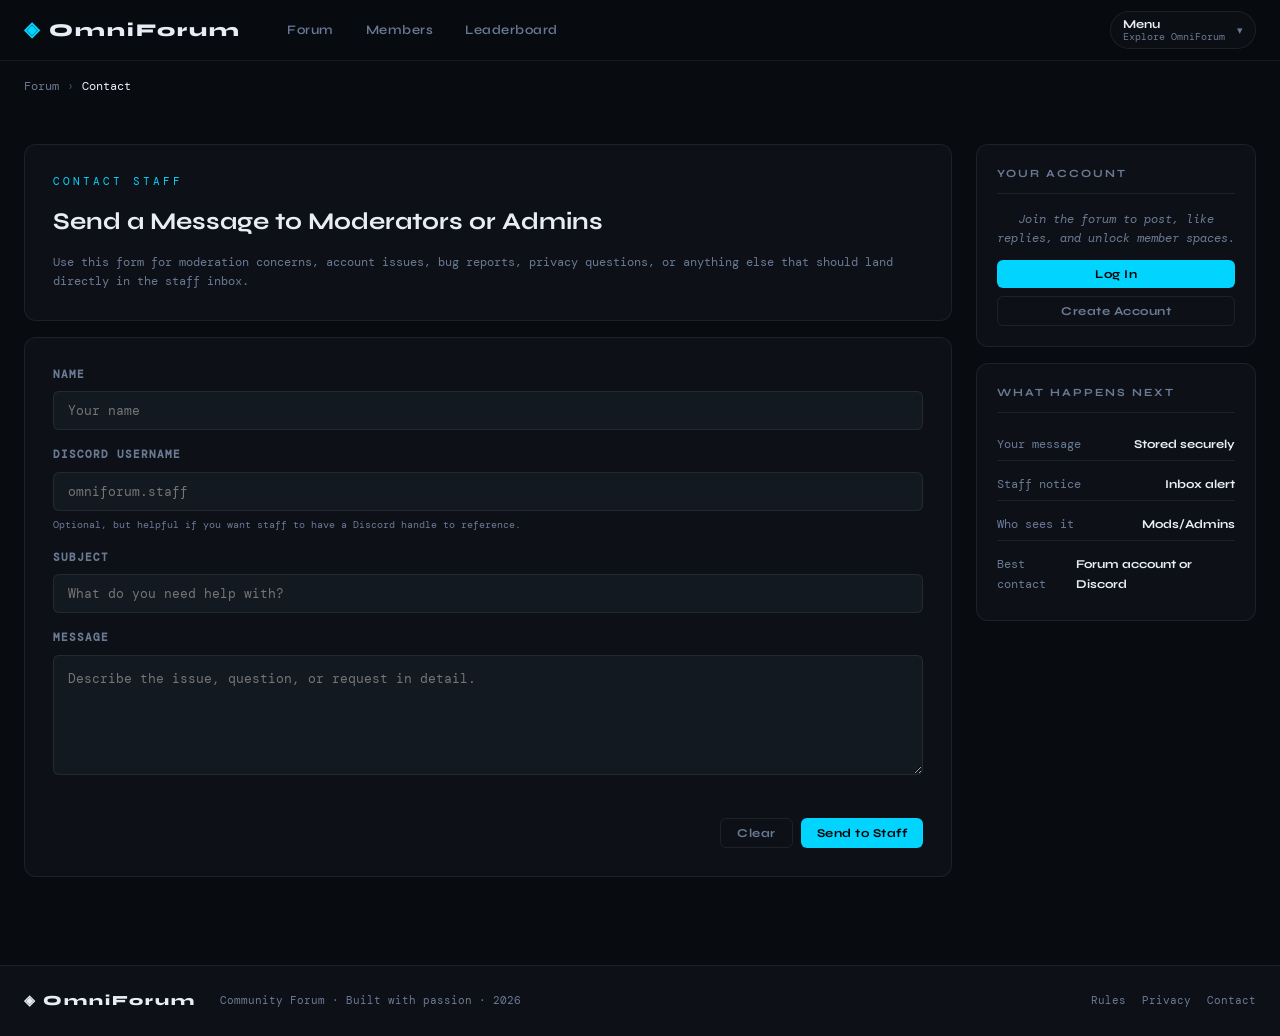
==== pages/contact.html @ 3bc81e03 "Repository Upload" ====
<!DOCTYPE html>
<html lang="en">
<head>
<meta charset="UTF-8">
<meta name="viewport" content="width=device-width, initial-scale=1.0">
<title>OmniForum — Contact</title>
<link rel="stylesheet" href="../css/main.css">
<link href="https://fonts.googleapis.com/css2?family=Syne:wght@400;600;700;800&family=DM+Mono:ital,wght@0,300;0,400;0,500;1,300&family=Instrument+Serif:ital@0;1&display=swap" rel="stylesheet">
</head>
<body>
<div id="app">
<nav class="navbar">
  <div class="nav-inner">
    <a href="../index.html" class="logo"><span class="logo-mark">◈</span><span class="logo-text">OmniForum</span></a>
    <div class="nav-links">
      <a href="../index.html" class="nav-link">Forum</a>
      <a href="members.html" class="nav-link">Members</a>
      <a href="leaderboard.html" class="nav-link">Leaderboard</a>
    </div>
    <div class="nav-actions" id="navActions"></div>
  </div>
</nav>

<div class="breadcrumb">
  <a href="../index.html">Forum</a>
  <span class="breadcrumb-sep">›</span>
  <span class="breadcrumb-current">Contact</span>
</div>

<main class="page-main">
  <div class="main-col">
    <div class="page-section legal-hero">
      <p class="hero-eyebrow">Contact Staff</p>
      <h1 class="thread-title">Send a Message to Moderators or Admins</h1>
      <p class="muted-copy">Use this form for moderation concerns, account issues, bug reports, privacy questions, or anything else that should land directly in the staff inbox.</p>
    </div>

    <div class="page-section contact-card">
      <div class="form-error" id="contactError"></div>
      <div class="form-success" id="contactSuccess"></div>
      <form id="contactForm" onsubmit="event.preventDefault(); submitContactForm();">
        <div class="form-group">
          <label class="form-label">Name</label>
          <input class="form-input" id="contactName" maxlength="80" placeholder="Your name">
        </div>
        <div class="form-group">
          <label class="form-label">Discord Username</label>
          <input class="form-input" id="contactDiscord" maxlength="64" placeholder="omniforum.staff">
          <div class="form-hint">Optional, but helpful if you want staff to have a Discord handle to reference.</div>
        </div>
        <div class="form-group">
          <label class="form-label">Subject</label>
          <input class="form-input" id="contactSubject" maxlength="120" placeholder="What do you need help with?">
        </div>
        <div class="form-group">
          <label class="form-label">Message</label>
          <textarea class="form-textarea" id="contactMessage" placeholder="Describe the issue, question, or request in detail."></textarea>
        </div>
        <div class="form-actions">
          <button class="btn btn-ghost" type="reset">Clear</button>
          <button class="btn btn-primary" type="submit">Send to Staff</button>
        </div>
      </form>
    </div>
  </div>

  <aside class="sidebar">
    <div class="sidebar-section">
      <h3 class="sidebar-title">Your Account</h3>
      <div id="sidebarUser" class="sidebar-user-panel"></div>
    </div>
    <div class="sidebar-section">
      <h3 class="sidebar-title">What Happens Next</h3>
      <ul class="sidebar-stats">
        <li><span>Your message</span><strong>Stored securely</strong></li>
        <li><span>Staff notice</span><strong>Inbox alert</strong></li>
        <li><span>Who sees it</span><strong>Mods/Admins</strong></li>
        <li><span>Best contact</span><strong>Forum account or Discord</strong></li>
      </ul>
    </div>
  </aside>
</main>

<footer class="footer">
  <div class="footer-inner">
    <span class="logo-text footer-logo">◈ OmniForum</span>
    <span class="footer-copy">Community Forum · Built with passion · <span id="footerYear"></span></span>
    <div class="footer-links">
      <a href="rules.html">Rules</a>
      <a href="privacy.html">Privacy</a>
      <a href="contact.html">Contact</a>
    </div>
  </div>
</footer>
</div>

<div id="modalOverlay" class="modal-overlay hidden" onclick="closeModal(event)">
  <div class="modal" id="modal"></div>
</div>
<div id="toastContainer" class="toast-container"></div>

<script src="../js/api.js"></script>
<script src="../js/data.js"></script>
<script src="../js/auth.js"></script>
<script src="../js/ui.js"></script>
<script src="../js/forum.js"></script>
<script src="../js/page-contact.js"></script>
</body>
</html>
---- css/main.css ----
/* ===== OMNIFORUM - MAIN STYLESHEET ===== */
@import url('https://fonts.googleapis.com/css2?family=Syne:wght@400;600;700;800&family=DM+Mono:ital,wght@0,300;0,400;0,500;1,300&family=Instrument+Serif:ital@0;1&display=swap');

:root {
  --bg: #080b10;
  --bg2: #0d1117;
  --bg3: #131920;
  --bg4: #1a2230;
  --border: rgba(255,255,255,0.07);
  --border-hover: rgba(255,255,255,0.15);
  --text: #e8edf5;
  --text-muted: #6b7a94;
  --text-dim: #3d4f68;
  --accent: #00d4ff;
  --accent2: #7b5ea7;
  --accent3: #ff6b6b;
  --accent4: #ffd166;
  --accent5: #06d6a0;
  --glow: rgba(0,212,255,0.15);
  --font-head: 'Syne', sans-serif;
  --font-body: 'DM Mono', monospace;
  --font-serif: 'Instrument Serif', serif;
  --radius: 12px;
  --radius-sm: 6px;
  --shadow: 0 4px 24px rgba(0,0,0,0.4);
  --shadow-lg: 0 12px 48px rgba(0,0,0,0.6);
}

*, *::before, *::after { box-sizing: border-box; margin: 0; padding: 0; }

html { scroll-behavior: smooth; }

body {
  background: var(--bg);
  color: var(--text);
  font-family: var(--font-body);
  font-size: 13px;
  line-height: 1.6;
  min-height: 100vh;
  overflow-x: hidden;
}

a { color: var(--accent); text-decoration: none; transition: opacity 0.2s; }
a:hover { opacity: 0.8; }

/* ===== NAVBAR ===== */
.navbar {
  position: sticky;
  top: 0;
  z-index: 100;
  background: rgba(8,11,16,0.85);
  backdrop-filter: blur(20px);
  border-bottom: 1px solid var(--border);
}
.nav-inner {
  max-width: 1400px;
  margin: 0 auto;
  padding: 0 24px;
  min-height: 60px;
  display: flex;
  align-items: center;
  gap: 32px;
  flex-wrap: wrap;
}
.logo {
  display: flex;
  align-items: center;
  gap: 8px;
  font-family: var(--font-head);
  font-weight: 800;
  font-size: 18px;
  color: var(--text);
  letter-spacing: 2px;
}
.logo-mark { color: var(--accent); font-size: 20px; }
.nav-links { display: flex; gap: 4px; flex: 1; flex-wrap: wrap; }
.nav-link {
  padding: 6px 14px;
  border-radius: var(--radius-sm);
  color: var(--text-muted);
  font-family: var(--font-head);
  font-size: 13px;
  font-weight: 600;
  letter-spacing: 0.5px;
  transition: all 0.2s;
}
.nav-link:hover { color: var(--text); background: var(--bg3); opacity: 1; }
.nav-link.active { color: var(--accent); background: rgba(0,212,255,0.08); }

.nav-actions { display: flex; align-items: center; gap: 8px; flex-wrap: wrap; justify-content: flex-end; position: relative; }
.nav-menu { position: relative; }
.nav-menu-trigger {
  display: inline-flex;
  align-items: center;
  gap: 10px;
  min-height: 38px;
  padding: 6px 12px;
  border-radius: 999px;
  border: 1px solid var(--border);
  background: rgba(255,255,255,0.02);
  color: var(--text);
  font-family: var(--font-body);
  cursor: pointer;
  transition: all 0.2s;
}
.nav-menu-trigger:hover,
.nav-menu.open .nav-menu-trigger {
  border-color: var(--border-hover);
  background: var(--bg3);
}
.nav-menu-trigger.has-alert {
  border-color: rgba(0,212,255,0.45);
  box-shadow: 0 0 0 1px rgba(0,212,255,0.12), 0 10px 24px rgba(0,212,255,0.12);
}
.nav-menu-label {
  display: flex;
  flex-direction: column;
  align-items: flex-start;
  min-width: 0;
}
.nav-menu-label-guest {
  min-width: 104px;
}
.nav-menu-username {
  font-family: var(--font-head);
  font-size: 12px;
  font-weight: 700;
  line-height: 1.1;
  white-space: nowrap;
}
.nav-menu-role {
  font-size: 10px;
  color: var(--text-muted);
  line-height: 1.1;
  white-space: nowrap;
}
.nav-menu-caret {
  color: var(--text-muted);
  font-size: 11px;
}
.nav-menu-panel {
  position: absolute;
  top: calc(100% + 10px);
  right: 0;
  width: min(320px, calc(100vw - 24px));
  background: rgba(13,17,23,0.98);
  border: 1px solid var(--border-hover);
  border-radius: 18px;
  box-shadow: var(--shadow-lg);
  padding: 14px;
  z-index: 160;
  backdrop-filter: blur(18px);
}
.nav-menu-header {
  padding: 4px 4px 12px;
}
.nav-menu-header-title {
  font-family: var(--font-head);
  font-size: 15px;
  font-weight: 700;
}
.nav-menu-header-copy {
  color: var(--text-muted);
  font-size: 11px;
  line-height: 1.6;
  margin-top: 4px;
}
.nav-menu-section-label {
  padding: 10px 4px 6px;
  font-size: 10px;
  font-weight: 700;
  letter-spacing: 1.6px;
  text-transform: uppercase;
  color: var(--text-dim);
}
.nav-menu-divider {
  height: 1px;
  background: var(--border);
  margin: 10px 0;
}
.nav-menu-item,
.nav-menu-link {
  width: 100%;
  display: flex;
  align-items: center;
  justify-content: space-between;
  gap: 12px;
  padding: 11px 12px;
  border: 1px solid transparent;
  border-radius: 12px;
  background: transparent;
  color: var(--text);
  font-family: var(--font-body);
  font-size: 12px;
  text-align: left;
  cursor: pointer;
  transition: all 0.2s;
}
.nav-menu-link {
  text-decoration: none;
}
.nav-menu-item:hover,
.nav-menu-link:hover {
  opacity: 1;
  border-color: var(--border);
  background: rgba(255,255,255,0.03);
}
.nav-menu-item-main {
  font-weight: 600;
}
.nav-menu-item-meta {
  color: var(--text-muted);
  font-size: 11px;
  white-space: nowrap;
}
.nav-menu-item-badge {
  display: inline-flex;
  align-items: center;
  justify-content: center;
  min-width: 20px;
  height: 20px;
  padding: 0 7px;
  border-radius: 999px;
  background: rgba(0,212,255,0.12);
  border: 1px solid rgba(0,212,255,0.22);
  color: var(--accent);
  font-size: 10px;
  font-weight: 700;
}
.nav-menu-item-danger {
  color: #ffd0d0;
}
.nav-menu-item-danger:hover {
  border-color: rgba(255,107,107,0.25);
  background: rgba(255,107,107,0.08);
}
.btn {
  padding: 7px 16px;
  border-radius: var(--radius-sm);
  border: none;
  font-family: var(--font-head);
  font-size: 12px;
  font-weight: 700;
  letter-spacing: 0.5px;
  cursor: pointer;
  transition: all 0.2s;
  white-space: nowrap;
}
.btn-ghost {
  background: transparent;
  color: var(--text-muted);
  border: 1px solid var(--border);
}
.btn-ghost:hover { border-color: var(--border-hover); color: var(--text); }
.btn-primary {
  background: var(--accent);
  color: #000;
}
.btn-primary:hover { opacity: 0.85; transform: translateY(-1px); box-shadow: 0 4px 16px rgba(0,212,255,0.3); }
.btn-sm { padding: 5px 12px; font-size: 11px; }
.btn-danger { background: var(--accent3); color: #fff; }
.btn-danger:hover { opacity: 0.85; }
.btn-outline {
  background: transparent;
  color: var(--accent);
  border: 1px solid var(--accent);
}
.btn-outline:hover { background: rgba(0,212,255,0.1); }

/* ===== HERO ===== */
.forum-hero {
  position: relative;
  padding: 80px 24px 60px;
  overflow: hidden;
}
.hero-bg {
  position: absolute;
  inset: 0;
  z-index: 0;
}
.hero-grid {
  position: absolute;
  inset: 0;
  background-image:
    linear-gradient(rgba(0,212,255,0.04) 1px, transparent 1px),
    linear-gradient(90deg, rgba(0,212,255,0.04) 1px, transparent 1px);
  background-size: 40px 40px;
  mask-image: radial-gradient(ellipse 80% 80% at 50% 50%, black, transparent);
}
.hero-glow {
  position: absolute;
  border-radius: 50%;
  filter: blur(80px);
  opacity: 0.3;
}
.g1 { width: 600px; height: 400px; background: var(--accent); top: -150px; left: 10%; }
.g2 { width: 400px; height: 300px; background: var(--accent2); top: -100px; right: 15%; }

.hero-content {
  position: relative;
  z-index: 1;
  max-width: 1400px;
  margin: 0 auto;
}
.hero-eyebrow {
  font-family: var(--font-body);
  font-size: 11px;
  letter-spacing: 3px;
  text-transform: uppercase;
  color: var(--accent);
  margin-bottom: 12px;
}
.hero-title {
  font-family: var(--font-head);
  font-size: clamp(42px, 7vw, 80px);
  font-weight: 800;
  line-height: 1;
  letter-spacing: -1px;
  margin-bottom: 16px;
}
.title-accent { color: var(--accent); margin-left: 8px; }
.hero-sub {
  color: var(--text-muted);
  font-family: var(--font-serif);
  font-style: italic;
  font-size: 16px;
  margin-bottom: 36px;
}
.hero-stats {
  display: flex;
  align-items: center;
  gap: 32px;
}
.stat { display: flex; flex-direction: column; gap: 2px; }
.stat-num {
  font-family: var(--font-head);
  font-size: 28px;
  font-weight: 800;
  color: var(--text);
}
.stat-label {
  font-size: 10px;
  letter-spacing: 2px;
  text-transform: uppercase;
  color: var(--text-muted);
}
.stat-div { width: 1px; height: 40px; background: var(--border); }

/* ===== TICKER ===== */
.ticker-wrap {
  background: rgba(0,212,255,0.06);
  border-top: 1px solid rgba(0,212,255,0.15);
  border-bottom: 1px solid rgba(0,212,255,0.15);
  padding: 10px 0;
  overflow: hidden;
  white-space: nowrap;
}
.ticker-inner {
  display: inline-block;
  animation: ticker 30s linear infinite;
}
.ticker-inner:hover { animation-play-state: paused; }
.ticker-item {
  display: inline-flex;
  align-items: center;
  gap: 8px;
  margin: 0 32px;
  font-size: 11px;
  color: var(--text-muted);
}
.ticker-dot { width: 4px; height: 4px; border-radius: 50%; background: var(--accent); display: inline-block; }
@keyframes ticker { 0% { transform: translateX(0); } 100% { transform: translateX(-50%); } }

/* ===== MAIN LAYOUT ===== */
.forum-main {
  max-width: 1400px;
  margin: 0 auto;
  padding: 32px 24px;
  display: grid;
  grid-template-columns: 280px 1fr;
  gap: 24px;
  align-items: start;
}

/* ===== SIDEBAR ===== */
.sidebar { display: flex; flex-direction: column; gap: 16px; position: sticky; top: 76px; }
.sidebar-section {
  background: var(--bg2);
  border: 1px solid var(--border);
  border-radius: var(--radius);
  padding: 20px;
}
.sidebar-title {
  font-family: var(--font-head);
  font-size: 11px;
  font-weight: 700;
  letter-spacing: 2px;
  text-transform: uppercase;
  color: var(--text-muted);
  margin-bottom: 16px;
  padding-bottom: 10px;
  border-bottom: 1px solid var(--border);
}

.sidebar-user-panel { display: flex; flex-direction: column; gap: 12px; }
.user-avatar-row { display: flex; align-items: center; gap: 12px; }
.avatar {
  width: 44px;
  height: 44px;
  border-radius: 50%;
  display: flex;
  align-items: center;
  justify-content: center;
  font-family: var(--font-head);
  font-weight: 800;
  font-size: 16px;
  flex-shrink: 0;
  position: relative;
  border: 2px solid transparent;
  overflow: hidden;
}
.avatar-sm { width: 32px; height: 32px; font-size: 12px; }
.avatar-xs { width: 26px; height: 26px; font-size: 10px; }
.avatar-lg,
.profile-avatar-lg { width: 90px; height: 90px; font-size: 36px; margin: 0 auto 12px; }
.avatar-post,
.post-avatar { width: 64px; height: 64px; font-size: 22px; }
.avatar-card,
.member-card-avatar { width: 72px; height: 72px; font-size: 26px; margin: 0 auto 12px; }
.avatar-podium,
.podium-avatar { width: 60px; height: 60px; font-size: 22px; margin: 0 auto 8px; }
.avatar-settings { width: 84px; height: 84px; font-size: 30px; margin: 0 auto 12px; }
.avatar-image {
  width: 100%;
  height: 100%;
  object-fit: cover;
  display: block;
  border-radius: inherit;
}
.avatar-has-image { background: var(--bg3); }
.user-meta { flex: 1; min-width: 0; }
.user-name {
  font-family: var(--font-head);
  font-weight: 700;
  font-size: 14px;
  white-space: nowrap;
  overflow: hidden;
  text-overflow: ellipsis;
}
.user-role-badge {
  display: inline-flex;
  align-items: center;
  gap: 4px;
  padding: 2px 8px;
  border-radius: 20px;
  font-size: 10px;
  font-weight: 700;
  letter-spacing: 0.5px;
  text-transform: uppercase;
  margin-top: 2px;
}
.user-stats-grid {
  display: grid;
  grid-template-columns: 1fr 1fr;
  gap: 8px;
}
.user-stat-box {
  background: var(--bg3);
  border: 1px solid var(--border);
  border-radius: var(--radius-sm);
  padding: 10px;
  text-align: center;
}
.user-stat-val { font-family: var(--font-head); font-weight: 700; font-size: 18px; color: var(--text); }
.user-stat-label { font-size: 10px; color: var(--text-muted); letter-spacing: 1px; }

.xp-bar-wrap { }
.xp-label { display: flex; justify-content: space-between; font-size: 10px; color: var(--text-muted); margin-bottom: 6px; }
.xp-bar { height: 4px; background: var(--bg4); border-radius: 2px; overflow: hidden; }
.xp-fill { height: 100%; background: linear-gradient(90deg, var(--accent2), var(--accent)); border-radius: 2px; transition: width 0.5s ease; }

.sidebar-login-prompt { text-align: center; }
.sidebar-login-prompt p { color: var(--text-muted); font-size: 12px; margin-bottom: 12px; font-style: italic; }
.sidebar-login-buttons { display: flex; flex-direction: column; gap: 8px; }

.sidebar-stats { list-style: none; display: flex; flex-direction: column; gap: 8px; }
.sidebar-stats li {
  display: flex;
  justify-content: space-between;
  align-items: center;
  font-size: 12px;
  color: var(--text-muted);
  padding: 6px 0;
  border-bottom: 1px solid var(--border);
}
.sidebar-stats li:last-child { border-bottom: none; }
.sidebar-stats strong { color: var(--text); font-family: var(--font-head); }

.activity-list { list-style: none; display: flex; flex-direction: column; gap: 10px; }
.activity-item { display: flex; align-items: flex-start; gap: 8px; }
.activity-dot { width: 6px; height: 6px; border-radius: 50%; margin-top: 5px; flex-shrink: 0; }
.activity-text { font-size: 11px; color: var(--text-muted); line-height: 1.5; }
.activity-text strong { color: var(--text); }
.activity-time { font-size: 10px; color: var(--text-dim); display: block; }

.top-members { list-style: none; display: flex; flex-direction: column; gap: 10px; }
.top-member { display: flex; align-items: center; gap: 10px; }
.rank-num { font-family: var(--font-head); font-size: 11px; font-weight: 700; color: var(--text-dim); width: 16px; text-align: right; }
.member-info { flex: 1; min-width: 0; }
.member-name { font-size: 12px; font-weight: 500; color: var(--text); white-space: nowrap; overflow: hidden; text-overflow: ellipsis; }
.member-posts { font-size: 10px; color: var(--text-muted); }

/* ===== FORUM CONTENT ===== */
.forum-content { display: flex; flex-direction: column; gap: 20px; }
.content-header { display: flex; align-items: center; justify-content: space-between; margin-bottom: 4px; }
.section-heading {
  font-family: var(--font-head);
  font-size: 20px;
  font-weight: 700;
}
.view-toggle { display: flex; gap: 4px; }
.vt-btn {
  padding: 5px 14px;
  border-radius: var(--radius-sm);
  border: 1px solid var(--border);
  background: transparent;
  color: var(--text-muted);
  font-family: var(--font-body);
  font-size: 11px;
  cursor: pointer;
  transition: all 0.2s;
}
.vt-btn.active { background: var(--bg3); color: var(--text); border-color: var(--border-hover); }

.forum-categories { display: flex; flex-direction: column; gap: 24px; }

.category-group { }
.category-label {
  display: flex;
  align-items: center;
  gap: 12px;
  font-family: var(--font-head);
  font-size: 11px;
  font-weight: 700;
  letter-spacing: 3px;
  text-transform: uppercase;
  color: var(--text-dim);
  margin-bottom: 10px;
}
.category-label::after { content: ''; flex: 1; height: 1px; background: var(--border); }

.forum-sections { display: flex; flex-direction: column; gap: 2px; }
.forum-section {
  display: grid;
  grid-template-columns: 48px 1fr auto auto auto;
  align-items: center;
  gap: 16px;
  padding: 16px 20px;
  background: var(--bg2);
  border: 1px solid var(--border);
  border-radius: var(--radius);
  transition: all 0.2s;
  cursor: pointer;
  text-decoration: none;
  color: inherit;
}
.forum-section:first-child { border-radius: var(--radius) var(--radius) var(--radius-sm) var(--radius-sm); }
.forum-section:last-child { border-radius: var(--radius-sm) var(--radius-sm) var(--radius) var(--radius); }
.forum-section:only-child { border-radius: var(--radius); }
.forum-section:hover { background: var(--bg3); border-color: var(--border-hover); transform: translateX(2px); opacity: 1; }
.forum-section.locked { opacity: 0.5; cursor: not-allowed; }
.forum-section.locked:hover { transform: none; }

.section-icon {
  width: 48px;
  height: 48px;
  border-radius: 10px;
  display: flex;
  align-items: center;
  justify-content: center;
  font-size: 22px;
  flex-shrink: 0;
}
.section-info { min-width: 0; }
.section-name {
  font-family: var(--font-head);
  font-size: 15px;
  font-weight: 700;
  margin-bottom: 3px;
  white-space: nowrap;
  overflow: hidden;
  text-overflow: ellipsis;
}
.section-desc { font-size: 11px; color: var(--text-muted); }
.section-locked-tag {
  font-size: 10px;
  color: var(--accent4);
  background: rgba(255,209,102,0.1);
  padding: 2px 8px;
  border-radius: 20px;
  border: 1px solid rgba(255,209,102,0.2);
  display: inline-flex;
  align-items: center;
  gap: 4px;
  margin-top: 4px;
}
.section-write-tag {
  font-size: 10px;
  color: var(--accent);
  background: rgba(0,212,255,0.08);
  padding: 2px 8px;
  border-radius: 20px;
  border: 1px solid rgba(0,212,255,0.18);
  display: inline-flex;
  align-items: center;
  gap: 4px;
  margin-top: 4px;
}
.section-counts { text-align: right; min-width: 60px; }
.section-count-num { font-family: var(--font-head); font-weight: 700; font-size: 16px; }
.section-count-label { font-size: 10px; color: var(--text-muted); letter-spacing: 1px; }
.section-last { text-align: right; min-width: 120px; }
.section-last-title { font-size: 11px; color: var(--text); white-space: nowrap; overflow: hidden; text-overflow: ellipsis; max-width: 120px; }
.section-last-meta { font-size: 10px; color: var(--text-muted); }
.section-admin-actions {
  display: flex;
  justify-content: flex-end;
  align-items: center;
}

/* COMPACT VIEW */
.view-compact .forum-section {
  grid-template-columns: 32px 1fr auto auto auto;
  padding: 10px 16px;
  gap: 12px;
}
.view-compact .section-icon { width: 32px; height: 32px; font-size: 14px; border-radius: 6px; }
.view-compact .section-name { font-size: 13px; }
.view-compact .section-desc { display: none; }

/* ===== THREAD PAGE ===== */
.thread-header {
  background: var(--bg2);
  border: 1px solid var(--border);
  border-radius: var(--radius);
  padding: 28px;
  margin-bottom: 16px;
}
.thread-title { font-family: var(--font-head); font-size: 24px; font-weight: 700; margin-bottom: 12px; }
.thread-meta { display: flex; flex-wrap: wrap; gap: 16px; align-items: center; }
.thread-tag {
  padding: 3px 10px;
  border-radius: 20px;
  font-size: 10px;
  font-weight: 700;
  letter-spacing: 0.5px;
  text-transform: uppercase;
}
.thread-meta-item { font-size: 11px; color: var(--text-muted); display: flex; align-items: center; gap: 6px; }

.thread-list { display: flex; flex-direction: column; gap: 2px; }
.thread-item {
  display: grid;
  grid-template-columns: 44px 1fr auto auto;
  align-items: center;
  gap: 14px;
  padding: 14px 20px;
  background: var(--bg2);
  border: 1px solid var(--border);
  border-radius: var(--radius-sm);
  cursor: pointer;
  transition: all 0.2s;
}
.thread-item:hover { background: var(--bg3); border-color: var(--border-hover); opacity: 1; }
.thread-item.pinned { border-left: 3px solid var(--accent4); }
.thread-item.hot { border-left: 3px solid var(--accent3); }
.thread-info-title { font-family: var(--font-head); font-size: 13px; font-weight: 600; margin-bottom: 3px; }
.thread-info-meta { font-size: 10px; color: var(--text-muted); }
.thread-badges { display: flex; gap: 4px; }
.badge {
  padding: 2px 7px;
  border-radius: 20px;
  font-size: 9px;
  font-weight: 700;
  letter-spacing: 0.5px;
  text-transform: uppercase;
}
.badge-pin { background: rgba(255,209,102,0.15); color: var(--accent4); }
.badge-hot { background: rgba(255,107,107,0.15); color: var(--accent3); }
.badge-new { background: rgba(0,212,255,0.15); color: var(--accent); }
.badge-locked { background: rgba(107,122,148,0.15); color: var(--text-muted); }
.thread-replies { text-align: center; }
.thread-reply-num { font-family: var(--font-head); font-weight: 700; font-size: 18px; }
.thread-reply-label { font-size: 10px; color: var(--text-muted); }
.thread-last-post { text-align: right; font-size: 11px; color: var(--text-muted); min-width: 100px; }

/* ===== POST VIEWER ===== */
.post-container { display: flex; flex-direction: column; gap: 16px; }
.post {
  display: grid;
  grid-template-columns: 140px 1fr;
  background: var(--bg2);
  border: 1px solid var(--border);
  border-radius: var(--radius);
  overflow: hidden;
}
.post-sidebar {
  background: var(--bg3);
  border-right: 1px solid var(--border);
  padding: 20px;
  display: flex;
  flex-direction: column;
  align-items: center;
  gap: 10px;
  text-align: center;
}
.post-username { font-family: var(--font-head); font-weight: 700; font-size: 13px; }
.post-user-role { }
.post-user-stats { width: 100%; }
.post-user-stat { display: flex; justify-content: space-between; font-size: 10px; color: var(--text-muted); padding: 3px 0; }
.post-user-stat strong { color: var(--text); }
.post-main { padding: 20px 24px; display: flex; flex-direction: column; gap: 14px; }
.post-header { display: flex; align-items: center; justify-content: space-between; padding-bottom: 12px; border-bottom: 1px solid var(--border); }
.post-num { font-size: 11px; color: var(--text-dim); }
.post-date { font-size: 11px; color: var(--text-muted); }
.post-body { font-size: 13px; line-height: 1.8; color: var(--text); font-family: var(--font-body); }
.post-body p { margin-bottom: 12px; }
.inline-media-grid {
  display: grid;
  grid-template-columns: repeat(auto-fit, minmax(180px, 1fr));
  gap: 12px;
  margin-top: 14px;
}
.inline-media-grid.single {
  grid-template-columns: minmax(0, 1fr);
  max-width: 560px;
}
.inline-media-card {
  display: block;
  border: 1px solid var(--border);
  border-radius: var(--radius-sm);
  overflow: hidden;
  background: var(--bg3);
  transition: border-color 0.2s, transform 0.2s;
}
.inline-media-card:hover {
  border-color: var(--border-hover);
  transform: translateY(-1px);
}
.inline-media-card img {
  width: 100%;
  max-height: 420px;
  display: block;
  object-fit: contain;
  background: rgba(0, 0, 0, 0.2);
}
.edit-media-grid {
  display: grid;
  grid-template-columns: repeat(auto-fit, minmax(130px, 1fr));
  gap: 12px;
}
.edit-media-card {
  display: flex;
  flex-direction: column;
  gap: 8px;
  padding: 12px;
  background: var(--bg3);
  border: 1px solid var(--border);
  border-radius: var(--radius-sm);
  font-size: 11px;
  color: var(--text-muted);
}
.edit-media-card img {
  width: 100%;
  aspect-ratio: 1 / 1;
  object-fit: cover;
  border-radius: var(--radius-sm);
  background: rgba(0, 0, 0, 0.2);
}
.post-footer { display: flex; gap: 8px; align-items: center; }
.post-action {
  display: inline-flex;
  align-items: center;
  gap: 5px;
  padding: 4px 10px;
  border-radius: var(--radius-sm);
  border: 1px solid var(--border);
  background: transparent;
  color: var(--text-muted);
  font-size: 11px;
  cursor: pointer;
  transition: all 0.2s;
  font-family: var(--font-body);
}
.post-action:hover { border-color: var(--border-hover); color: var(--text); }
.post-action.liked { color: var(--accent3); border-color: rgba(255,107,107,0.3); background: rgba(255,107,107,0.05); }
.post.post-focus {
  border-color: rgba(0,212,255,0.4);
  box-shadow: 0 0 0 1px rgba(0,212,255,0.12), 0 10px 26px rgba(0,212,255,0.08);
}

/* Reply form */
.reply-form {
  background: var(--bg2);
  border: 1px solid var(--border);
  border-radius: var(--radius);
  padding: 24px;
}
.reply-form h3 { font-family: var(--font-head); font-size: 15px; font-weight: 700; margin-bottom: 16px; }
.form-textarea {
  width: 100%;
  min-height: 120px;
  background: var(--bg3);
  border: 1px solid var(--border);
  border-radius: var(--radius-sm);
  color: var(--text);
  font-family: var(--font-body);
  font-size: 13px;
  padding: 14px;
  resize: vertical;
  outline: none;
  transition: border-color 0.2s;
  margin-bottom: 12px;
}
.form-textarea:focus { border-color: var(--accent); }
.form-row { display: flex; gap: 8px; align-items: center; }

/* ===== MEMBERS PAGE ===== */
.members-grid {
  display: grid;
  grid-template-columns: repeat(auto-fill, minmax(200px, 1fr));
  gap: 16px;
}
.member-card {
  background: var(--bg2);
  border: 1px solid var(--border);
  border-radius: var(--radius);
  padding: 24px 20px;
  text-align: center;
  cursor: pointer;
  transition: all 0.25s;
}
.member-card:hover { background: var(--bg3); border-color: var(--border-hover); transform: translateY(-2px); box-shadow: var(--shadow); opacity: 1; }
.member-card-name { font-family: var(--font-head); font-weight: 700; font-size: 14px; margin-bottom: 4px; }
.member-card-stats { font-size: 11px; color: var(--text-muted); margin-top: 8px; }

/* ===== MODAL ===== */
.modal-overlay {
  position: fixed;
  inset: 0;
  background: rgba(0,0,0,0.7);
  backdrop-filter: blur(4px);
  z-index: 200;
  display: flex;
  align-items: flex-start;
  justify-content: center;
  padding: 24px;
  overflow-y: auto;
}
.modal-overlay.hidden { display: none; }
.modal {
  background: var(--bg2);
  border: 1px solid var(--border);
  border-radius: var(--radius);
  padding: 32px;
  width: 100%;
  max-width: 440px;
  position: relative;
  animation: modalIn 0.2s ease;
  max-height: calc(100vh - 48px);
  overflow-y: auto;
  overscroll-behavior: contain;
  scrollbar-gutter: stable;
}
.modal.modal-lg { max-width: 640px; }
.modal.modal-xl { max-width: 760px; }
@keyframes modalIn { from { transform: scale(0.95) translateY(10px); opacity: 0; } to { transform: scale(1) translateY(0); opacity: 1; } }
.modal-title { font-family: var(--font-head); font-size: 20px; font-weight: 800; margin-bottom: 24px; }
.modal-close {
  position: absolute;
  top: 16px;
  right: 16px;
  background: transparent;
  border: 1px solid var(--border);
  color: var(--text-muted);
  width: 28px;
  height: 28px;
  border-radius: 50%;
  display: flex;
  align-items: center;
  justify-content: center;
  cursor: pointer;
  font-size: 14px;
  transition: all 0.2s;
}
.modal-close:hover { border-color: var(--border-hover); color: var(--text); }
.form-group { margin-bottom: 16px; }
.form-label { display: block; font-size: 11px; font-weight: 600; letter-spacing: 1px; text-transform: uppercase; color: var(--text-muted); margin-bottom: 8px; }
.form-input {
  width: 100%;
  background: var(--bg3);
  border: 1px solid var(--border);
  border-radius: var(--radius-sm);
  color: var(--text);
  font-family: var(--font-body);
  font-size: 13px;
  padding: 10px 14px;
  outline: none;
  transition: border-color 0.2s;
}
.form-input:focus { border-color: var(--accent); }
.form-hint { font-size: 10px; color: var(--text-muted); margin-top: 6px; }
.form-actions { display: flex; gap: 8px; justify-content: flex-end; margin-top: 24px; }
.form-switch { text-align: center; margin-top: 16px; font-size: 12px; color: var(--text-muted); }
.form-switch a { color: var(--accent); cursor: pointer; }
.form-error { background: rgba(255,107,107,0.1); border: 1px solid rgba(255,107,107,0.3); border-radius: var(--radius-sm); padding: 10px 14px; font-size: 12px; color: var(--accent3); margin-bottom: 16px; display: none; }
.form-error.visible { display: block; }
.form-success { background: rgba(6,214,160,0.1); border: 1px solid rgba(6,214,160,0.25); border-radius: var(--radius-sm); padding: 10px 14px; font-size: 12px; color: var(--accent5); margin-bottom: 16px; display: none; }
.form-success.visible { display: block; }
.checkbox-stack { display: flex; flex-direction: column; gap: 10px; margin-top: 4px; }
.checkbox-row { display: flex; align-items: center; gap: 8px; font-size: 12px; color: var(--text-muted); }

/* ===== PROFILE MODAL ===== */
.profile-header { text-align: center; margin-bottom: 24px; }
.profile-avatar-lg { border-width: 3px; }
.profile-username { font-family: var(--font-head); font-size: 20px; font-weight: 800; }
.profile-joined { font-size: 11px; color: var(--text-muted); }
.profile-bio { font-size: 13px; color: var(--text-muted); font-style: italic; text-align: center; margin-bottom: 20px; line-height: 1.6; }
.profile-stats-grid { display: grid; grid-template-columns: repeat(3, 1fr); gap: 8px; margin-bottom: 20px; }
.profile-stat-box { background: var(--bg3); border: 1px solid var(--border); border-radius: var(--radius-sm); padding: 12px; text-align: center; }
.profile-stat-val { font-family: var(--font-head); font-size: 22px; font-weight: 800; }
.profile-stat-label { font-size: 10px; color: var(--text-muted); letter-spacing: 1px; text-transform: uppercase; }
.moderation-status-stack { display: flex; flex-direction: column; gap: 12px; }
.moderation-status-card {
  border: 1px solid var(--border);
  border-radius: var(--radius-sm);
  background: var(--bg3);
  padding: 16px;
}
.moderation-status-card.danger {
  border-color: rgba(255,107,107,0.35);
  background: rgba(255,107,107,0.07);
}
.moderation-status-card.warn {
  border-color: rgba(255,209,102,0.3);
  background: rgba(255,209,102,0.06);
}
.moderation-status-card.info {
  border-color: rgba(0,212,255,0.28);
  background: rgba(0,212,255,0.06);
}
.moderation-status-card.ok {
  border-color: rgba(6,214,160,0.22);
  background: rgba(6,214,160,0.05);
}
.moderation-status-title {
  font-family: var(--font-head);
  font-size: 14px;
  font-weight: 700;
  margin-bottom: 6px;
}
.moderation-status-copy { font-size: 12px; color: var(--text); line-height: 1.7; }
.moderation-panel {
  background: var(--bg3);
  border: 1px solid var(--border);
  border-radius: var(--radius-sm);
  padding: 18px;
}
.moderation-textarea { min-height: 104px; margin-bottom: 0; }
.moderation-history-list { display: flex; flex-direction: column; gap: 12px; }
.moderation-history-card {
  border: 1px solid var(--border);
  border-radius: var(--radius-sm);
  background: var(--bg3);
  padding: 16px;
}
.moderation-history-head {
  display: flex;
  align-items: flex-start;
  justify-content: space-between;
  gap: 16px;
  margin-bottom: 8px;
}
.moderation-history-title {
  font-family: var(--font-head);
  font-size: 14px;
  font-weight: 700;
  margin-bottom: 4px;
}
.moderation-history-meta {
  display: flex;
  flex-wrap: wrap;
  gap: 10px;
  font-size: 11px;
  color: var(--text-muted);
}
.moderation-history-copy {
  font-size: 12px;
  color: var(--text);
  line-height: 1.7;
  margin-bottom: 6px;
}
.moderation-history-impact {
  font-family: var(--font-head);
  font-size: 13px;
  font-weight: 700;
  color: var(--accent);
  white-space: nowrap;
}

/* ===== LEADERBOARD ===== */
.leaderboard-list { display: flex; flex-direction: column; gap: 8px; }
.leaderboard-item {
  display: grid;
  grid-template-columns: 40px 44px 1fr auto;
  align-items: center;
  gap: 16px;
  padding: 16px 20px;
  background: var(--bg2);
  border: 1px solid var(--border);
  border-radius: var(--radius);
  transition: all 0.2s;
}
.leaderboard-item:hover { background: var(--bg3); border-color: var(--border-hover); }
.leaderboard-item.rank-1 { border-color: rgba(255,209,102,0.3); background: rgba(255,209,102,0.04); }
.leaderboard-item.rank-2 { border-color: rgba(192,192,192,0.2); }
.leaderboard-item.rank-3 { border-color: rgba(205,127,50,0.2); }
.rank-badge {
  width: 36px;
  height: 36px;
  border-radius: 50%;
  display: flex;
  align-items: center;
  justify-content: center;
  font-family: var(--font-head);
  font-weight: 800;
  font-size: 14px;
}
.rank-1 .rank-badge { background: rgba(255,209,102,0.2); color: var(--accent4); }
.rank-2 .rank-badge { background: rgba(192,192,192,0.1); color: #c0c0c0; }
.rank-3 .rank-badge { background: rgba(205,127,50,0.1); color: #cd7f32; }
.rank-other .rank-badge { background: var(--bg4); color: var(--text-muted); }
.leaderboard-score { text-align: right; }
.score-val { font-family: var(--font-head); font-weight: 700; font-size: 18px; color: var(--accent); }
.score-label { font-size: 10px; color: var(--text-muted); }

/* ===== TOAST ===== */
.toast-container { position: fixed; bottom: 24px; right: 24px; z-index: 300; display: flex; flex-direction: column; gap: 8px; }
.toast {
  background: var(--bg3);
  border: 1px solid var(--border);
  border-radius: var(--radius);
  padding: 14px 18px;
  font-size: 13px;
  display: flex;
  align-items: center;
  gap: 10px;
  box-shadow: var(--shadow-lg);
  animation: toastIn 0.3s ease;
  max-width: 320px;
}
.toast.success { border-left: 3px solid var(--accent5); }
.toast.error { border-left: 3px solid var(--accent3); }
.toast.info { border-left: 3px solid var(--accent); }
@keyframes toastIn { from { transform: translateX(20px); opacity: 0; } to { transform: translateX(0); opacity: 1; } }

/* ===== ROLE COLORS ===== */
.role-owner { background: rgba(255,107,107,0.15); color: #ff6b6b; }
.role-admin { background: rgba(255,107,107,0.1); color: #ff9f9f; }
.role-mod { background: rgba(0,212,255,0.12); color: var(--accent); }
.role-veteran { background: rgba(123,94,167,0.15); color: #b39ddb; }
.role-member { background: rgba(107,122,148,0.15); color: var(--text-muted); }
.role-new { background: rgba(6,214,160,0.12); color: var(--accent5); }

.avatar-owner { background: linear-gradient(135deg, #ff6b6b, #ff4444); border-color: rgba(255,107,107,0.5) !important; }
.avatar-admin { background: linear-gradient(135deg, #ff9f9f, #e06060); border-color: rgba(255,107,107,0.3) !important; }
.avatar-mod { background: linear-gradient(135deg, #00d4ff, #0099cc); border-color: rgba(0,212,255,0.4) !important; }
.avatar-veteran { background: linear-gradient(135deg, #7b5ea7, #5a3e8a); border-color: rgba(123,94,167,0.4) !important; }
.avatar-member { background: linear-gradient(135deg, #3d4f68, #2a3548); border-color: rgba(61,79,104,0.4) !important; }
.avatar-new { background: linear-gradient(135deg, #06d6a0, #04a57c); border-color: rgba(6,214,160,0.4) !important; }

/* ===== PAGE LAYOUT ===== */
.page-main {
  max-width: 1400px;
  margin: 0 auto;
  padding: 32px 24px;
  display: grid;
  grid-template-columns: 1fr 280px;
  gap: 24px;
  align-items: start;
}
.page-main.full { grid-template-columns: 1fr; }
.page-section {
  background: var(--bg2);
  border: 1px solid var(--border);
  border-radius: var(--radius);
  padding: 28px;
  margin-bottom: 16px;
}
.page-section-title { font-family: var(--font-head); font-size: 18px; font-weight: 700; margin-bottom: 20px; display: flex; align-items: center; justify-content: space-between; }
.thread-header-top { display: flex; align-items: flex-start; justify-content: space-between; gap: 16px; margin-bottom: 16px; }
.thread-header-title-row { display: flex; align-items: center; gap: 16px; }
.thread-toolbar { display: flex; gap: 8px; flex-wrap: wrap; justify-content: flex-end; }
.section-icon-lg { width: 56px; height: 56px; font-size: 26px; }
.muted-copy { color: var(--text-muted); font-size: 12px; line-height: 1.6; }
.tiny-copy { font-size: 10px; color: var(--text-muted); }
.stack-actions { display: flex; gap: 8px; flex-wrap: wrap; }
.thread-tags-row { margin-top: 8px; display: flex; gap: 6px; flex-wrap: wrap; }
.detail-list { display: flex; flex-direction: column; gap: 8px; margin-top: 20px; }
.detail-list div { display: flex; justify-content: space-between; gap: 12px; font-size: 12px; color: var(--text-muted); }
.detail-list strong { color: var(--text); }
.settings-section-copy { margin-bottom: 18px; }
.settings-stat-grid {
  display: grid;
  grid-template-columns: repeat(4, minmax(0, 1fr));
  gap: 12px;
}
.settings-stat-card,
.settings-tool-card,
.settings-link-card {
  background: var(--bg3);
  border: 1px solid var(--border);
  border-radius: var(--radius-sm);
  padding: 16px;
}
.settings-stat-value {
  font-family: var(--font-head);
  font-size: 24px;
  font-weight: 800;
  margin-bottom: 6px;
}
.settings-stat-label {
  font-size: 10px;
  letter-spacing: 1.5px;
  text-transform: uppercase;
  color: var(--text-muted);
}
.settings-stat-copy,
.settings-tool-copy {
  font-size: 11px;
  color: var(--text-muted);
  line-height: 1.7;
}
.settings-form-grid {
  display: grid;
  grid-template-columns: repeat(2, minmax(0, 1fr));
  gap: 16px;
}
.settings-profile-shell {
  display: grid;
  grid-template-columns: 180px 1fr;
  gap: 20px;
  align-items: start;
}
.settings-avatar-panel {
  display: flex;
  flex-direction: column;
  align-items: center;
  gap: 8px;
  text-align: center;
  padding: 16px;
  background: var(--bg3);
  border: 1px solid var(--border);
  border-radius: var(--radius-sm);
}
.settings-theme-grid {
  display: grid;
  grid-template-columns: repeat(auto-fit, minmax(240px, 1fr));
  gap: 14px;
}
.settings-theme-option {
  position: relative;
  display: grid;
  grid-template-columns: 84px 1fr;
  gap: 14px;
  align-items: center;
  padding: 14px;
  background: var(--bg3);
  border: 1px solid var(--border);
  border-radius: var(--radius);
  cursor: pointer;
  transition: border-color 0.2s, transform 0.2s, box-shadow 0.2s, background 0.2s;
}
.settings-theme-option:hover {
  border-color: var(--border-hover);
  transform: translateY(-1px);
}
.settings-theme-option.active {
  border-color: var(--theme-preview-accent);
  background: rgba(255, 255, 255, 0.04);
  box-shadow: 0 0 0 1px rgba(255, 255, 255, 0.04);
}
.settings-theme-option input {
  position: absolute;
  opacity: 0;
  pointer-events: none;
}
.settings-theme-swatch {
  position: relative;
  display: block;
  height: 68px;
  border-radius: 14px;
  overflow: hidden;
  border: 1px solid rgba(255,255,255,0.08);
  background: linear-gradient(145deg, var(--theme-preview-bg), #0a1018 88%);
}
.settings-theme-swatch-bg,
.settings-theme-swatch-line,
.settings-theme-swatch-dot {
  position: absolute;
}
.settings-theme-swatch-bg {
  inset: 0;
  background:
    radial-gradient(circle at 18% 18%, var(--theme-preview-accent), transparent 36%),
    radial-gradient(circle at 85% 24%, var(--theme-preview-accent2), transparent 42%),
    linear-gradient(160deg, var(--theme-preview-bg), #0a1018 86%);
}
.settings-theme-swatch-line {
  left: 12px;
  right: 12px;
  height: 7px;
  border-radius: 999px;
  background: rgba(255,255,255,0.08);
}
.settings-theme-swatch-line.line-1 {
  top: 14px;
  right: 24px;
  background: var(--theme-preview-accent);
}
.settings-theme-swatch-line.line-2 {
  top: 30px;
  right: 18px;
  background: var(--theme-preview-accent2);
}
.settings-theme-swatch-dot {
  width: 16px;
  height: 16px;
  border-radius: 999px;
  border: 2px solid rgba(255,255,255,0.12);
}
.settings-theme-swatch-dot.dot-1 {
  right: 14px;
  bottom: 14px;
  background: var(--theme-preview-accent3);
}
.settings-theme-swatch-dot.dot-2 {
  right: 38px;
  bottom: 16px;
  width: 10px;
  height: 10px;
  background: var(--theme-preview-accent);
}
.settings-theme-copy {
  min-width: 0;
  display: flex;
  flex-direction: column;
  gap: 4px;
}
.settings-theme-copy strong {
  font-family: var(--font-head);
  font-size: 15px;
  font-weight: 700;
}
.settings-theme-copy span {
  color: var(--text-muted);
  font-size: 11px;
  line-height: 1.6;
}
.settings-checkbox-row {
  margin-top: 12px;
  align-items: flex-start;
}
.settings-form-grid .form-group {
  margin-bottom: 0;
}
.settings-form-grid .form-group.full {
  grid-column: 1 / -1;
}
.settings-tool-grid,
.settings-link-grid {
  display: grid;
  grid-template-columns: repeat(auto-fit, minmax(220px, 1fr));
  gap: 12px;
}
.settings-tool-card {
  display: flex;
  flex-direction: column;
  gap: 10px;
}
.settings-tool-title {
  font-family: var(--font-head);
  font-size: 14px;
  font-weight: 700;
}
.settings-link-card {
  display: flex;
  flex-direction: column;
  gap: 8px;
}
.settings-link-card a {
  font-family: var(--font-head);
  font-size: 14px;
  font-weight: 700;
}
.settings-status-card {
  margin-top: 0;
}
.settings-guest-panel {
  text-align: center;
}
.settings-guest-actions {
  display: flex;
  gap: 8px;
  justify-content: center;
  flex-wrap: wrap;
  margin-top: 18px;
}
.settings-permissions-list li strong {
  color: var(--text);
}
.centered-message { text-align: center; color: var(--text-muted); }
.empty-subtext { margin-top: 10px; font-size: 12px; color: var(--text-dim); }
.nav-username { font-size: 11px; color: var(--text-muted); white-space: nowrap; }
.user-link { cursor: pointer; color: var(--text); }
.user-link:hover { color: var(--accent); }
.empty-top-member { color: var(--text-muted); padding: 8px 0; }
.podium-card { cursor: pointer; text-align: center; width: 160px; }
.podium-avatar { width: 60px; height: 60px; font-size: 22px; margin: 0 auto 8px; }
.podium-name { font-family: var(--font-head); font-weight: 700; font-size: 13px; margin-bottom: 4px; }
.podium-score { font-size: 11px; }
.notice-pill {
  display: inline-flex;
  align-items: center;
  justify-content: center;
  min-width: 18px;
  height: 18px;
  padding: 0 6px;
  border-radius: 999px;
  background: rgba(0,0,0,0.18);
  color: inherit;
  font-size: 10px;
  font-weight: 700;
  margin-left: 4px;
}
.search-results-grid {
  display: grid;
  grid-template-columns: repeat(3, minmax(0, 1fr));
  gap: 16px;
}
.search-results-group {
  min-width: 0;
}
.search-result-list {
  display: flex;
  flex-direction: column;
  gap: 12px;
}
.search-result-card,
.notification-card {
  border: 1px solid var(--border);
  border-radius: var(--radius);
  background: var(--bg3);
  padding: 16px;
}
.search-result-head,
.notification-head {
  display: flex;
  align-items: flex-start;
  justify-content: space-between;
  gap: 12px;
  margin-bottom: 10px;
}
.search-result-title,
.notification-title {
  font-family: var(--font-head);
  font-size: 14px;
  font-weight: 700;
  margin-bottom: 6px;
}
.search-result-meta,
.notification-meta {
  display: flex;
  flex-wrap: wrap;
  gap: 10px;
  font-size: 11px;
  color: var(--text-muted);
}
.search-result-user {
  display: flex;
  align-items: center;
  gap: 12px;
}
.search-result-copy,
.notification-copy {
  color: var(--text-muted);
  font-size: 12px;
  line-height: 1.7;
}
.notification-card.unread {
  border-color: rgba(0,212,255,0.3);
  background: linear-gradient(180deg, rgba(0,212,255,0.07), rgba(19,25,32,1));
}
.notification-actions {
  display: flex;
  gap: 8px;
  flex-wrap: wrap;
  margin-top: 14px;
}
.notification-list {
  display: flex;
  flex-direction: column;
  gap: 14px;
  max-height: 70vh;
  overflow: auto;
  padding-right: 4px;
}
.notification-toolbar {
  justify-content: flex-start;
  margin: 0 0 16px;
}
.dm-layout {
  display: grid;
  grid-template-columns: 260px minmax(0, 1fr);
  gap: 16px;
  align-items: stretch;
}
.dm-sidebar,
.dm-panel {
  background: var(--bg3);
  border: 1px solid var(--border);
  border-radius: var(--radius-sm);
  padding: 16px;
}
.dm-sidebar-copy {
  font-size: 11px;
  color: var(--text-muted);
  line-height: 1.6;
}
.dm-thread-list {
  display: flex;
  flex-direction: column;
  gap: 10px;
  margin-top: 14px;
  max-height: 62vh;
  overflow: auto;
  padding-right: 4px;
}
.dm-thread-row {
  display: grid;
  grid-template-columns: 34px minmax(0, 1fr) auto;
  gap: 12px;
  align-items: center;
  width: 100%;
  background: var(--bg2);
  border: 1px solid var(--border);
  border-radius: var(--radius-sm);
  color: var(--text);
  padding: 12px;
  text-align: left;
  cursor: pointer;
  transition: all 0.2s;
}
.dm-thread-row:hover,
.dm-thread-row.active {
  border-color: var(--border-hover);
  background: rgba(0,212,255,0.06);
}
.dm-thread-avatar { display: flex; align-items: center; justify-content: center; }
.dm-thread-main { min-width: 0; }
.dm-thread-top {
  display: flex;
  align-items: center;
  gap: 8px;
  margin-bottom: 4px;
}
.dm-thread-name {
  font-family: var(--font-head);
  font-size: 12px;
  font-weight: 700;
}
.dm-thread-preview {
  color: var(--text-muted);
  font-size: 11px;
  white-space: nowrap;
  overflow: hidden;
  text-overflow: ellipsis;
}
.dm-thread-time {
  font-size: 10px;
  color: var(--text-dim);
  white-space: nowrap;
}
.dm-thread-empty { padding: 28px 12px; }
.dm-panel { min-height: 62vh; }
.dm-panel-empty {
  display: flex;
  align-items: center;
  justify-content: center;
}
.dm-panel-header {
  display: flex;
  align-items: flex-start;
  justify-content: space-between;
  gap: 16px;
  margin-bottom: 16px;
}
.dm-panel-user {
  display: flex;
  align-items: center;
  gap: 12px;
}
.dm-panel-name {
  font-family: var(--font-head);
  font-size: 16px;
  font-weight: 700;
  margin-bottom: 4px;
}
.dm-panel-meta {
  display: flex;
  align-items: center;
  gap: 8px;
  flex-wrap: wrap;
}
.dm-message-list {
  display: flex;
  flex-direction: column;
  gap: 12px;
  max-height: 46vh;
  overflow: auto;
  padding-right: 4px;
  margin-bottom: 14px;
}
.dm-message {
  display: flex;
  flex-direction: column;
  gap: 6px;
  max-width: 84%;
}
.dm-message.mine { align-self: flex-end; }
.dm-message.theirs { align-self: flex-start; }
.dm-message-meta {
  display: flex;
  align-items: center;
  gap: 8px;
  font-size: 10px;
  color: var(--text-muted);
}
.dm-message-author {
  background: transparent;
  border: none;
  color: var(--text);
  cursor: pointer;
  font-family: var(--font-head);
  font-size: 11px;
  font-weight: 700;
  padding: 0;
}
.dm-bubble {
  background: var(--bg2);
  border: 1px solid var(--border);
  border-radius: 14px;
  padding: 12px 14px;
  font-size: 12px;
  line-height: 1.8;
  color: var(--text);
}
.dm-message.mine .dm-bubble {
  background: rgba(0,212,255,0.08);
  border-color: rgba(0,212,255,0.22);
}
.dm-reply-textarea {
  min-height: 96px;
  margin-bottom: 0;
}
.notice-filter-tabs { margin-bottom: 18px; }
.notice-list { display: flex; flex-direction: column; gap: 14px; max-height: 70vh; overflow: auto; padding-right: 4px; }
.notice-card {
  border: 1px solid var(--border);
  border-radius: var(--radius);
  background: var(--bg3);
  padding: 18px;
}
.notice-card.resolved { opacity: 0.9; }
.notice-head {
  display: flex;
  align-items: flex-start;
  justify-content: space-between;
  gap: 16px;
  margin-bottom: 12px;
}
.notice-subject { font-family: var(--font-head); font-size: 15px; font-weight: 700; margin-bottom: 6px; }
.notice-meta {
  display: flex;
  flex-wrap: wrap;
  gap: 12px;
  font-size: 11px;
  color: var(--text-muted);
}
.notice-message {
  background: var(--bg2);
  border: 1px solid var(--border);
  border-radius: var(--radius-sm);
  padding: 14px;
  font-size: 12px;
  line-height: 1.7;
  color: var(--text);
  margin-bottom: 14px;
}
.notice-actions { display: flex; gap: 8px; flex-wrap: wrap; align-items: center; }
.notice-note { min-height: 88px; margin-bottom: 0; }
.notice-detail-list { margin: 0 0 14px; }
.section-admin-toolbar { justify-content: flex-start; margin-top: 16px; }
.section-admin-groups {
  display: flex;
  flex-direction: column;
  gap: 22px;
  margin-top: 18px;
  max-height: 68vh;
  overflow: auto;
  padding-right: 4px;
}
.section-admin-group { display: flex; flex-direction: column; gap: 12px; }
.section-admin-list { display: flex; flex-direction: column; gap: 12px; }
.section-admin-card {
  background: var(--bg3);
  border: 1px solid var(--border);
  border-radius: var(--radius);
  padding: 16px 18px;
}
.section-admin-head {
  display: flex;
  align-items: flex-start;
  justify-content: space-between;
  gap: 16px;
  margin-bottom: 10px;
}
.section-admin-title {
  font-family: var(--font-head);
  font-size: 15px;
  font-weight: 700;
  margin-bottom: 6px;
}
.section-admin-meta {
  display: flex;
  flex-wrap: wrap;
  gap: 10px;
  font-size: 11px;
  color: var(--text-muted);
}
.legal-hero { overflow: hidden; position: relative; }
.prose-block h3 {
  font-family: var(--font-head);
  font-size: 18px;
  font-weight: 700;
  margin: 28px 0 12px;
}
.prose-block h3:first-child { margin-top: 0; }
.prose-block p {
  color: var(--text-muted);
  font-size: 13px;
  line-height: 1.9;
}
.contact-card { position: relative; }
.podium-step {
  margin-top: 8px;
  border: 1px solid transparent;
  border-radius: var(--radius-sm) var(--radius-sm) 0 0;
  display: flex;
  align-items: center;
  justify-content: center;
  font-size: 13px;
  font-weight: 700;
}
.leaderboard-name { font-family: var(--font-head); font-weight: 700; font-size: 13px; }
.leaderboard-meta { font-size: 11px; }
.your-rank-num { font-family: var(--font-head); font-size: 40px; font-weight: 800; color: var(--accent); }
.your-rank-metric { margin-top: 8px; font-size: 12px; }
.member-card-meta { margin-top: 6px; color: var(--text-dim); }
.post-footer { flex-wrap: wrap; }

/* ===== BREADCRUMB ===== */
.breadcrumb {
  display: flex;
  align-items: center;
  gap: 8px;
  font-size: 12px;
  color: var(--text-muted);
  padding: 16px 24px;
  max-width: 1400px;
  margin: 0 auto;
}
.breadcrumb a { color: var(--text-muted); }
.breadcrumb a:hover { color: var(--text); }
.breadcrumb-sep { color: var(--text-dim); }
.breadcrumb-current { color: var(--text); }

/* ===== ONLINE INDICATOR ===== */
.online-dot { display: inline-block; width: 8px; height: 8px; border-radius: 50%; background: var(--accent5); box-shadow: 0 0 6px var(--accent5); animation: pulse-dot 2s ease infinite; }
@keyframes pulse-dot { 0%, 100% { opacity: 1; } 50% { opacity: 0.4; } }

/* ===== SEARCH ===== */
.search-bar {
  display: flex;
  gap: 8px;
  margin-bottom: 20px;
}
.search-input {
  flex: 1;
  background: var(--bg3);
  border: 1px solid var(--border);
  border-radius: var(--radius-sm);
  color: var(--text);
  font-family: var(--font-body);
  font-size: 13px;
  padding: 10px 14px;
  outline: none;
  transition: border-color 0.2s;
}
.search-input:focus { border-color: var(--accent); }

/* ===== SORT TABS ===== */
.sort-tabs { display: flex; gap: 4px; margin-bottom: 16px; }
.sort-tab {
  padding: 6px 14px;
  border-radius: var(--radius-sm);
  border: 1px solid var(--border);
  background: transparent;
  color: var(--text-muted);
  font-size: 11px;
  cursor: pointer;
  font-family: var(--font-body);
  transition: all 0.2s;
}
.sort-tab.active { background: var(--bg3); color: var(--text); border-color: var(--border-hover); }

/* ===== FOOTER ===== */
.footer {
  background: var(--bg2);
  border-top: 1px solid var(--border);
  padding: 24px;
  margin-top: 40px;
}
.footer-inner {
  max-width: 1400px;
  margin: 0 auto;
  display: flex;
  align-items: center;
  gap: 24px;
}
.footer-logo { font-family: var(--font-head); font-weight: 800; font-size: 14px; letter-spacing: 2px; }
.footer-copy { font-size: 11px; color: var(--text-muted); flex: 1; }
.footer-links { display: flex; gap: 16px; }
.footer-links a { font-size: 11px; color: var(--text-muted); }

/* ===== EMPTY STATE ===== */
.empty-state { text-align: center; padding: 60px 20px; color: var(--text-muted); }
.empty-icon { font-size: 48px; margin-bottom: 16px; opacity: 0.3; }
.empty-text { font-size: 15px; }

/* ===== DIVIDER ===== */
hr.divider { border: none; border-top: 1px solid var(--border); margin: 20px 0; }

.pagination-bar {
  margin-top: 18px;
  padding-top: 16px;
  border-top: 1px solid var(--border);
  display: flex;
  justify-content: space-between;
  align-items: center;
  gap: 12px;
}
.pagination-copy {
  font-size: 12px;
  color: var(--text-muted);
}
.pagination-actions {
  display: flex;
  gap: 8px;
}

.preview-card {
  border: 1px solid var(--border);
  background: var(--bg2);
  border-radius: var(--radius-md);
  padding: 14px;
}
.preview-card-title {
  font-family: var(--font-head);
  font-size: 18px;
  margin-bottom: 10px;
}
.preview-card-body {
  color: var(--text);
}
.preview-card-body p:last-child {
  margin-bottom: 0;
}

.settings-library-grid {
  display: grid;
  grid-template-columns: 1fr 1fr;
  gap: 16px;
}
.settings-thread-list,
.settings-session-list {
  display: grid;
  gap: 12px;
  margin-top: 14px;
}
.settings-thread-card,
.settings-session-card {
  border: 1px solid var(--border);
  background: var(--bg3);
  border-radius: var(--radius-md);
  padding: 14px;
}
.settings-thread-card {
  display: flex;
  justify-content: space-between;
  align-items: center;
  gap: 12px;
}
.settings-thread-title,
.settings-session-title {
  font-family: var(--font-head);
  font-size: 15px;
  color: var(--text);
}
.settings-thread-meta,
.settings-session-head {
  display: flex;
  justify-content: space-between;
  gap: 12px;
  flex-wrap: wrap;
}
.settings-thread-meta {
  font-size: 12px;
  color: var(--text-muted);
  margin-top: 4px;
}
.settings-session-head {
  align-items: center;
  margin-bottom: 10px;
}
.settings-session-meta {
  margin-top: 0;
}
.settings-empty-block {
  padding: 24px 12px;
}

.sr-only {
  position: absolute;
  width: 1px;
  height: 1px;
  padding: 0;
  margin: -1px;
  overflow: hidden;
  clip: rect(0, 0, 0, 0);
  white-space: nowrap;
  border: 0;
}

:focus-visible {
  outline: 2px solid var(--accent);
  outline-offset: 2px;
}

.composer-toolbar,
.post-reaction-row,
.trending-thread-grid {
  display: flex;
  flex-wrap: wrap;
  gap: 10px;
}

.search-filter-grid {
  display: grid;
  grid-template-columns: repeat(2, minmax(0, 1fr));
  gap: 12px;
}

.composer-toolbar {
  margin-bottom: 10px;
}

.upload-dropzone {
  border: 1px dashed var(--accent);
  border-radius: var(--radius-md);
  padding: 14px;
  background: rgba(0, 212, 255, 0.06);
  color: var(--text-muted);
  text-align: center;
  margin-bottom: 10px;
}

.upload-dropzone.drag-active {
  background: rgba(0, 212, 255, 0.12);
  border-color: var(--accent2);
}

.upload-preview-empty {
  color: var(--text-muted);
  font-size: 12px;
  margin-top: 8px;
}

.upload-preview-grid {
  display: grid;
  grid-template-columns: repeat(auto-fit, minmax(160px, 1fr));
  gap: 12px;
  margin-top: 12px;
}

.upload-preview-card {
  background: var(--bg3);
  border: 1px solid var(--border);
  border-radius: var(--radius-md);
  padding: 10px;
}

.upload-preview-image-wrap {
  position: relative;
}

.upload-preview-image {
  width: 100%;
  aspect-ratio: 16 / 10;
  object-fit: cover;
  border-radius: var(--radius-sm);
}

.upload-preview-remove {
  position: absolute;
  top: 8px;
  right: 8px;
  border: none;
  border-radius: 999px;
  background: rgba(6, 12, 22, 0.8);
  color: #fff;
  width: 28px;
  height: 28px;
  cursor: pointer;
}

.upload-preview-meta {
  margin-top: 8px;
  font-size: 12px;
  color: var(--text-muted);
}

.upload-preview-alt {
  margin-top: 8px;
}

.mention-suggestion-menu {
  display: none;
  background: var(--bg3);
  border: 1px solid var(--border);
  border-radius: var(--radius-md);
  margin-top: 8px;
  overflow: hidden;
}

.mention-suggestion-menu.visible {
  display: grid;
}

.mention-suggestion {
  display: flex;
  align-items: center;
  gap: 10px;
  padding: 10px 12px;
  background: transparent;
  border: none;
  color: var(--text);
  text-align: left;
  cursor: pointer;
}

.mention-suggestion:hover {
  background: rgba(0, 212, 255, 0.08);
}

.mention-token {
  color: var(--accent);
  font-weight: 600;
}

.forum-code-block,
.admin-log-block {
  background: #0a1220;
  border: 1px solid rgba(0, 212, 255, 0.15);
  border-radius: var(--radius-md);
  padding: 14px;
  color: #d9f6ff;
  overflow: auto;
}

.forum-quote {
  border-left: 3px solid var(--accent2);
  padding: 10px 14px;
  background: rgba(255, 255, 255, 0.03);
  color: var(--text);
  margin: 0;
}

.forum-list {
  margin: 0;
  padding-left: 22px;
}

.forum-heading {
  margin: 0 0 8px;
  font-family: var(--font-head);
}

.forum-spoiler {
  background: rgba(255, 255, 255, 0.08);
  color: transparent;
  border-radius: 6px;
  padding: 0 4px;
}

.forum-spoiler:hover,
.forum-spoiler:focus-visible {
  color: var(--text);
}

.forum-underline {
  text-decoration: underline;
}

.inline-media-card-wrap {
  margin: 0;
}

.inline-media-caption {
  margin-top: 6px;
  font-size: 12px;
  color: var(--text-muted);
}

.thread-poll-card {
  margin-top: 18px;
  border: 1px solid var(--border);
  background: var(--bg3);
  border-radius: var(--radius-md);
  padding: 16px;
}

.thread-poll-head {
  display: flex;
  justify-content: space-between;
  gap: 12px;
  align-items: flex-start;
  margin-bottom: 12px;
}

.thread-poll-title {
  font-family: var(--font-head);
  font-size: 18px;
}

.thread-poll-meta {
  font-size: 12px;
  color: var(--text-muted);
  margin-top: 4px;
}

.thread-poll-options {
  display: grid;
  gap: 10px;
}

.thread-poll-option {
  display: flex;
  justify-content: space-between;
  gap: 12px;
  align-items: center;
  border: 1px solid var(--border);
  border-radius: var(--radius-md);
  padding: 12px;
  background: var(--bg2);
}

.thread-poll-option.selected {
  border-color: var(--accent);
  background: rgba(0, 212, 255, 0.08);
}

.thread-poll-option-main {
  display: flex;
  gap: 10px;
  align-items: center;
}

.thread-poll-option-meta {
  font-size: 12px;
  color: var(--text-muted);
}

.post-signature,
.profile-signature {
  margin-top: 12px;
  padding-top: 12px;
  border-top: 1px solid var(--border);
  color: var(--text-muted);
  font-size: 13px;
}

.post-reaction-pill {
  display: inline-flex;
  align-items: center;
  gap: 6px;
  border: 1px solid var(--border);
  border-radius: 999px;
  padding: 6px 10px;
  background: rgba(255, 255, 255, 0.03);
  color: var(--text);
  cursor: pointer;
}

.post-reaction-pill.active {
  border-color: var(--accent);
  background: rgba(0, 212, 255, 0.12);
}

.post-reaction-pill.quick {
  padding-inline: 8px;
}

.quick-reactions {
  margin-top: 10px;
}

.profile-custom-badge {
  display: inline-flex;
  align-items: center;
  gap: 6px;
  border-radius: 999px;
  padding: 6px 12px;
  margin-top: 4px;
  font-size: 12px;
  font-weight: 700;
}

.trending-thread-strip {
  margin-bottom: 22px;
  position: relative;
}

.trending-thread-panel {
  position: relative;
  overflow: hidden;
  padding: 22px;
  border: 1px solid rgba(0, 212, 255, 0.14);
  border-radius: calc(var(--radius) + 4px);
  background:
    radial-gradient(circle at top left, rgba(0, 212, 255, 0.12), transparent 36%),
    radial-gradient(circle at bottom right, rgba(123, 94, 167, 0.18), transparent 42%),
    linear-gradient(180deg, rgba(19, 25, 32, 0.98), rgba(11, 15, 22, 0.98));
  box-shadow: var(--shadow);
}

.trending-thread-panel::before {
  content: "";
  position: absolute;
  inset: 0;
  background:
    linear-gradient(90deg, rgba(255, 255, 255, 0.04) 1px, transparent 1px),
    linear-gradient(rgba(255, 255, 255, 0.04) 1px, transparent 1px);
  background-size: 22px 22px;
  opacity: 0.16;
  pointer-events: none;
}

.trending-thread-head {
  display: flex;
  justify-content: space-between;
  align-items: flex-end;
  gap: 18px;
  margin-bottom: 18px;
  position: relative;
  z-index: 1;
}

.trending-thread-copy {
  max-width: 700px;
}

.trending-thread-kicker {
  display: inline-flex;
  align-items: center;
  gap: 8px;
  margin-bottom: 8px;
  color: var(--accent4);
  font-family: var(--font-head);
  font-size: 11px;
  font-weight: 700;
  letter-spacing: 2px;
  text-transform: uppercase;
}

.trending-thread-kicker::before {
  content: "◈";
  color: var(--accent);
}

.trending-thread-heading {
  font-family: var(--font-head);
  font-size: 24px;
  line-height: 1;
  margin-bottom: 6px;
}

.trending-thread-subtitle {
  color: var(--text-muted);
  font-size: 12px;
  max-width: 58ch;
}

.trending-thread-search {
  flex-shrink: 0;
  align-self: center;
}

.trending-thread-grid {
  display: grid;
  grid-template-columns: repeat(auto-fit, minmax(240px, 1fr));
  position: relative;
  z-index: 1;
}

.trending-thread-card {
  position: relative;
  display: flex;
  flex-direction: column;
  gap: 14px;
  min-height: 100%;
  overflow: hidden;
  border: 1px solid rgba(255, 255, 255, 0.08);
  background:
    linear-gradient(180deg, rgba(255, 255, 255, 0.04), transparent 55%),
    rgba(8, 11, 16, 0.84);
  border-radius: var(--radius);
  padding: 16px;
  text-align: left;
  color: var(--text);
  cursor: pointer;
  transition: transform 0.22s ease, border-color 0.22s ease, box-shadow 0.22s ease, background 0.22s ease;
}

.trending-thread-card::after {
  content: "";
  position: absolute;
  inset: auto 16px 0 16px;
  height: 2px;
  border-radius: 999px;
  background: linear-gradient(90deg, var(--accent), var(--accent2), var(--accent4));
  opacity: 0.6;
}

.trending-thread-card:hover {
  transform: translateY(-3px);
  border-color: rgba(0, 212, 255, 0.28);
  box-shadow: 0 18px 40px rgba(0, 0, 0, 0.35), 0 0 0 1px rgba(0, 212, 255, 0.08);
  background:
    linear-gradient(180deg, rgba(0, 212, 255, 0.08), transparent 55%),
    rgba(11, 16, 24, 0.95);
}

.trending-thread-card-top {
  display: flex;
  align-items: flex-start;
  justify-content: space-between;
  gap: 10px;
}

.trending-thread-section-pill {
  display: inline-flex;
  align-items: center;
  gap: 8px;
  min-width: 0;
  max-width: calc(100% - 84px);
  padding: 6px 10px;
  border-radius: 999px;
  border: 1px solid rgba(255, 255, 255, 0.08);
  background: rgba(255, 255, 255, 0.03);
}

.trending-thread-section-icon {
  width: 24px;
  height: 24px;
  display: inline-flex;
  align-items: center;
  justify-content: center;
  border-radius: 999px;
  font-size: 12px;
  flex-shrink: 0;
}

.trending-thread-section-name {
  min-width: 0;
  overflow: hidden;
  text-overflow: ellipsis;
  white-space: nowrap;
  font-size: 10px;
  letter-spacing: 1px;
  text-transform: uppercase;
  color: var(--text-muted);
}

.trending-thread-time {
  color: var(--text-dim);
  font-size: 10px;
  letter-spacing: 1px;
  text-transform: uppercase;
  white-space: nowrap;
}

.trending-thread-title {
  font-family: var(--font-head);
  font-size: 18px;
  line-height: 1.18;
  max-width: 18ch;
}

.trending-thread-author {
  display: flex;
  align-items: center;
  gap: 10px;
  min-width: 0;
}

.trending-thread-author .avatar {
  flex-shrink: 0;
}

.trending-thread-author-copy {
  min-width: 0;
  display: flex;
  flex-direction: column;
  gap: 2px;
}

.trending-thread-author-copy strong {
  color: var(--text);
  font-size: 12px;
  font-weight: 600;
  white-space: nowrap;
  overflow: hidden;
  text-overflow: ellipsis;
}

.trending-thread-author-copy span {
  color: var(--text-muted);
  font-size: 10px;
  letter-spacing: 0.6px;
  text-transform: uppercase;
}

.trending-thread-badges {
  min-height: 20px;
}

.trending-thread-stats {
  display: grid;
  grid-template-columns: repeat(3, minmax(0, 1fr));
  gap: 10px;
  margin-top: auto;
  padding-top: 12px;
  border-top: 1px solid rgba(255, 255, 255, 0.06);
}

.trending-thread-stat {
  display: flex;
  flex-direction: column;
  gap: 2px;
}

.trending-thread-stat strong {
  font-family: var(--font-head);
  font-size: 18px;
  line-height: 1;
}

.trending-thread-stat span {
  color: var(--text-muted);
  font-size: 10px;
  letter-spacing: 0.8px;
  text-transform: uppercase;
}

.related-thread-card {
  border: 1px solid var(--border);
  background: var(--bg3);
  border-radius: var(--radius);
  padding: 14px;
  text-align: left;
  color: var(--text);
}

.trending-thread-meta {
  display: flex;
  flex-wrap: wrap;
  gap: 10px;
  color: var(--text-muted);
  font-size: 12px;
  margin: 8px 0 10px;
}

.related-thread-list {
  margin-top: 0;
}

.related-thread-card {
  width: 100%;
}

/* ===== SCROLL ===== */
::-webkit-scrollbar { width: 6px; height: 6px; }
::-webkit-scrollbar-track { background: var(--bg); }
::-webkit-scrollbar-thumb { background: var(--bg4); border-radius: 3px; }
::-webkit-scrollbar-thumb:hover { background: var(--text-dim); }

/* ===== RESPONSIVE ===== */
@media (max-width: 1100px) {
  .nav-username,
  .nav-menu-role { display: none; }
}
@media (max-width: 900px) {
  .nav-inner { gap: 16px; }
  .forum-main { grid-template-columns: 1fr; }
  .sidebar { position: static; }
  .page-main { grid-template-columns: 1fr; }
  .post { grid-template-columns: 100px 1fr; }
  .hero-title { font-size: 36px; }
  .thread-header-top { flex-direction: column; align-items: flex-start; }
  .notice-head { flex-direction: column; }
  .search-results-grid { grid-template-columns: 1fr; }
  .settings-stat-grid,
  .settings-form-grid { grid-template-columns: 1fr 1fr; }
  .settings-profile-shell { grid-template-columns: 1fr; }
  .settings-library-grid { grid-template-columns: 1fr; }
  .settings-theme-grid { grid-template-columns: 1fr 1fr; }
  .search-filter-grid { grid-template-columns: 1fr 1fr; }
  .dm-layout { grid-template-columns: 1fr; }
  .dm-sidebar,
  .dm-panel { min-height: 0; }
  .dm-thread-list { max-height: 220px; }
  .dm-message-list { max-height: 38vh; }
  .modal-overlay { padding: 16px; }
  .modal { max-height: calc(100vh - 32px); }
}
@media (max-width: 600px) {
  .nav-username { display: none; }
  .modal-overlay { padding: 12px; }
  .modal {
    padding: 20px 16px;
    max-height: calc(100vh - 24px);
  }
  .modal-title { font-size: 18px; margin-bottom: 20px; padding-right: 28px; }
  .nav-menu-trigger { padding: 6px 10px; }
  .nav-menu-label-guest { min-width: 0; }
  .settings-stat-grid,
  .settings-form-grid,
  .settings-tool-grid,
  .settings-link-grid,
  .settings-library-grid,
  .settings-theme-grid,
  .search-filter-grid,
  .upload-preview-grid { grid-template-columns: 1fr; }
  .trending-thread-grid { grid-template-columns: 1fr; }
  .inline-media-grid,
  .edit-media-grid { grid-template-columns: 1fr; }
  .forum-section { grid-template-columns: 40px 1fr auto; }
  .section-counts, .section-last { display: none; }
  .thread-item { grid-template-columns: 36px 1fr auto; }
  .thread-last-post { display: none; }
  .post { grid-template-columns: 1fr; }
  .post-sidebar { border-right: none; border-bottom: 1px solid var(--border); flex-direction: row; flex-wrap: wrap; }
  .thread-header-title-row { align-items: flex-start; }
  .profile-stats-grid { grid-template-columns: 1fr; }
  .dm-thread-row {
    grid-template-columns: 34px minmax(0, 1fr);
  }
  .dm-thread-time { display: none; }
  .dm-panel-header { flex-direction: column; align-items: stretch; }
  .thread-poll-head,
  .thread-poll-option,
  .trending-thread-head {
    flex-direction: column;
    align-items: stretch;
  }
  .trending-thread-panel { padding: 18px; }
  .trending-thread-card-top { flex-direction: column; align-items: stretch; }
  .trending-thread-section-pill { max-width: 100%; }
  .trending-thread-time { white-space: normal; }
  .dm-message { max-width: 100%; }
  .settings-thread-card,
  .pagination-bar,
  .pagination-actions {
    flex-direction: column;
    align-items: stretch;
  }
  .detail-list div,
  .moderation-history-head,
  .form-actions {
    flex-direction: column;
    align-items: stretch;
  }
  .moderation-history-impact { white-space: normal; }
}
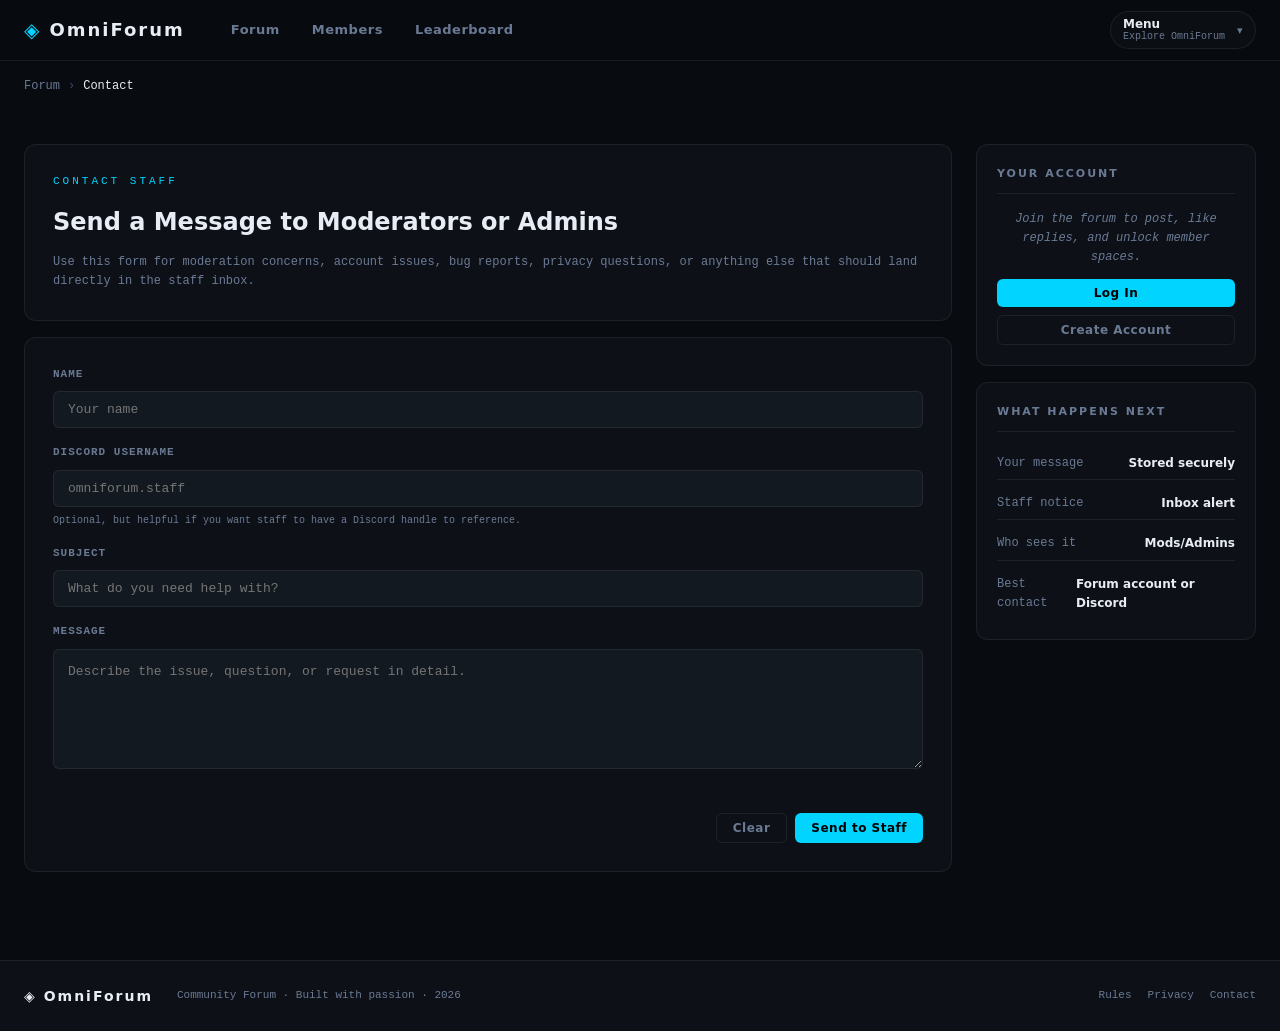
==== commit e27739b5: "more fixes, patches and addons" ====
--- a/pages/contact.html
+++ b/pages/contact.html
@@ -3,9 +3,17 @@
 <head>
 <meta charset="UTF-8">
 <meta name="viewport" content="width=device-width, initial-scale=1.0">
+<meta name="description" content="Contact OmniForum staff for moderation questions, support issues, account recovery, or Discord follow-up.">
+<meta property="og:site_name" content="OmniForum">
+<meta property="og:title" content="OmniForum — Contact">
+<meta property="og:description" content="Contact OmniForum staff for moderation questions, support issues, account recovery, or Discord follow-up.">
+<meta property="og:type" content="website">
+<meta name="twitter:card" content="summary">
+<meta name="twitter:title" content="OmniForum — Contact">
+<meta name="twitter:description" content="Contact OmniForum staff for moderation questions, support issues, account recovery, or Discord follow-up.">
+<link rel="canonical" href="/pages/contact.html">
 <title>OmniForum — Contact</title>
 <link rel="stylesheet" href="../css/main.css">
-<link href="https://fonts.googleapis.com/css2?family=Syne:wght@400;600;700;800&family=DM+Mono:ital,wght@0,300;0,400;0,500;1,300&family=Instrument+Serif:ital@0;1&display=swap" rel="stylesheet">
 </head>
 <body>
 <div id="app">
--- a/css/main.css
+++ b/css/main.css
@@ -1,6 +1,4 @@
 /* ===== OMNIFORUM - MAIN STYLESHEET ===== */
-@import url('https://fonts.googleapis.com/css2?family=Syne:wght@400;600;700;800&family=DM+Mono:ital,wght@0,300;0,400;0,500;1,300&family=Instrument+Serif:ital@0;1&display=swap');
-
 :root {
   --bg: #080b10;
   --bg2: #0d1117;
@@ -17,9 +15,9 @@
   --accent4: #ffd166;
   --accent5: #06d6a0;
   --glow: rgba(0,212,255,0.15);
-  --font-head: 'Syne', sans-serif;
-  --font-body: 'DM Mono', monospace;
-  --font-serif: 'Instrument Serif', serif;
+  --font-head: Inter, ui-sans-serif, system-ui, -apple-system, BlinkMacSystemFont, "Segoe UI", sans-serif;
+  --font-body: "SFMono-Regular", Consolas, "Liberation Mono", Menlo, monospace;
+  --font-serif: Georgia, "Times New Roman", serif;
   --radius: 12px;
   --radius-sm: 6px;
   --shadow: 0 4px 24px rgba(0,0,0,0.4);
@@ -28,7 +26,10 @@
 
 *, *::before, *::after { box-sizing: border-box; margin: 0; padding: 0; }
 
-html { scroll-behavior: smooth; }
+html {
+  scroll-behavior: smooth;
+  overflow-x: hidden;
+}
 
 body {
   background: var(--bg);
@@ -38,6 +39,23 @@
   line-height: 1.6;
   min-height: 100vh;
   overflow-x: hidden;
+}
+
+.skip-link {
+  position: absolute;
+  left: 16px;
+  top: -48px;
+  z-index: 300;
+  padding: 10px 14px;
+  border-radius: 999px;
+  background: var(--accent);
+  color: #000;
+  font-family: var(--font-head);
+  font-weight: 700;
+}
+
+.skip-link:focus {
+  top: 14px;
 }
 
 a { color: var(--accent); text-decoration: none; transition: opacity 0.2s; }
@@ -686,6 +704,7 @@
   text-transform: uppercase;
 }
 .badge-pin { background: rgba(255,209,102,0.15); color: var(--accent4); }
+.badge-featured { background: rgba(255,209,102,0.2); color: var(--accent4); border-color: rgba(255,209,102,0.32); }
 .badge-hot { background: rgba(255,107,107,0.15); color: var(--accent3); }
 .badge-new { background: rgba(0,212,255,0.15); color: var(--accent); }
 .badge-locked { background: rgba(107,122,148,0.15); color: var(--text-muted); }
@@ -754,6 +773,27 @@
   object-fit: contain;
   background: rgba(0, 0, 0, 0.2);
 }
+.sensitive-media-card {
+  position: relative;
+}
+.sensitive-media-card.blurred .inline-media-card img {
+  filter: blur(18px);
+  transform: scale(1.04);
+}
+.sensitive-media-toggle {
+  position: absolute;
+  left: 12px;
+  bottom: 12px;
+  z-index: 2;
+  border: 1px solid rgba(255,255,255,0.18);
+  border-radius: 999px;
+  padding: 6px 10px;
+  background: rgba(8,11,16,0.86);
+  color: var(--text);
+  font-family: var(--font-head);
+  font-size: 11px;
+  cursor: pointer;
+}
 .edit-media-grid {
   display: grid;
   grid-template-columns: repeat(auto-fit, minmax(130px, 1fr));
@@ -843,6 +883,7 @@
 .member-card:hover { background: var(--bg3); border-color: var(--border-hover); transform: translateY(-2px); box-shadow: var(--shadow); opacity: 1; }
 .member-card-name { font-family: var(--font-head); font-weight: 700; font-size: 14px; margin-bottom: 4px; }
 .member-card-stats { font-size: 11px; color: var(--text-muted); margin-top: 8px; }
+.member-card-status { margin-top: 8px; min-height: 18px; color: var(--text-muted); }
 
 /* ===== MODAL ===== */
 .modal-overlay {
@@ -866,6 +907,7 @@
   width: 100%;
   max-width: 440px;
   position: relative;
+  z-index: 1;
   animation: modalIn 0.2s ease;
   max-height: calc(100vh - 48px);
   overflow-y: auto;
@@ -873,7 +915,7 @@
   scrollbar-gutter: stable;
 }
 .modal.modal-lg { max-width: 640px; }
-.modal.modal-xl { max-width: 760px; }
+.modal.modal-xl { max-width: 980px; }
 @keyframes modalIn { from { transform: scale(0.95) translateY(10px); opacity: 0; } to { transform: scale(1) translateY(0); opacity: 1; } }
 .modal-title { font-family: var(--font-head); font-size: 20px; font-weight: 800; margin-bottom: 24px; }
 .modal-close {
@@ -910,7 +952,13 @@
 }
 .form-input:focus { border-color: var(--accent); }
 .form-hint { font-size: 10px; color: var(--text-muted); margin-top: 6px; }
-.form-actions { display: flex; gap: 8px; justify-content: flex-end; margin-top: 24px; }
+.form-actions {
+  display: flex;
+  flex-wrap: wrap;
+  gap: 8px;
+  justify-content: flex-end;
+  margin-top: 24px;
+}
 .form-switch { text-align: center; margin-top: 16px; font-size: 12px; color: var(--text-muted); }
 .form-switch a { color: var(--accent); cursor: pointer; }
 .form-error { background: rgba(255,107,107,0.1); border: 1px solid rgba(255,107,107,0.3); border-radius: var(--radius-sm); padding: 10px 14px; font-size: 12px; color: var(--accent3); margin-bottom: 16px; display: none; }
@@ -1101,10 +1149,61 @@
 .thread-header-top { display: flex; align-items: flex-start; justify-content: space-between; gap: 16px; margin-bottom: 16px; }
 .thread-header-title-row { display: flex; align-items: center; gap: 16px; }
 .thread-toolbar { display: flex; gap: 8px; flex-wrap: wrap; justify-content: flex-end; }
+
+.draft-status {
+  display: none;
+  margin-top: 8px;
+  color: var(--text-muted);
+  font-size: 0.82rem;
+}
+
+.draft-status.visible { display: block; }
+
+.thread-staff-notes {
+  margin-top: 18px;
+  padding: 16px;
+  border: 1px solid rgba(255, 209, 102, 0.18);
+  border-radius: 16px;
+  background: linear-gradient(135deg, rgba(255, 209, 102, 0.08), rgba(0, 212, 255, 0.04));
+}
+
+.thread-staff-notes-head {
+  display: flex;
+  align-items: center;
+  justify-content: space-between;
+  gap: 12px;
+  margin-bottom: 10px;
+}
+
+.thread-staff-note {
+  padding: 10px 0;
+  border-top: 1px solid var(--border);
+  color: var(--text);
+  line-height: 1.5;
+}
+
+.thread-staff-note:first-of-type { border-top: 0; }
+
+.thread-staff-note-meta {
+  color: var(--text-muted);
+  font-size: 0.78rem;
+  margin-bottom: 4px;
+}
+
+.thread-settings-note-list {
+  max-height: 220px;
+  overflow: auto;
+  margin-bottom: 10px;
+  padding: 10px;
+  border: 1px solid var(--border);
+  border-radius: 14px;
+  background: rgba(255, 255, 255, 0.02);
+}
 .section-icon-lg { width: 56px; height: 56px; font-size: 26px; }
 .muted-copy { color: var(--text-muted); font-size: 12px; line-height: 1.6; }
 .tiny-copy { font-size: 10px; color: var(--text-muted); }
 .stack-actions { display: flex; gap: 8px; flex-wrap: wrap; }
+.stack-list { display: flex; flex-direction: column; gap: 10px; }
 .thread-tags-row { margin-top: 8px; display: flex; gap: 6px; flex-wrap: wrap; }
 .detail-list { display: flex; flex-direction: column; gap: 8px; margin-top: 20px; }
 .detail-list div { display: flex; justify-content: space-between; gap: 12px; font-size: 12px; color: var(--text-muted); }
@@ -1292,6 +1391,274 @@
   font-family: var(--font-head);
   font-size: 14px;
   font-weight: 700;
+}
+.ops-hero {
+  display: flex;
+  align-items: flex-start;
+  justify-content: space-between;
+  gap: 16px;
+  padding: 18px;
+  margin-bottom: 16px;
+  border: 1px solid var(--border);
+  border-radius: var(--radius-md);
+  background:
+    radial-gradient(circle at top left, color-mix(in srgb, var(--accent) 18%, transparent), transparent 34%),
+    linear-gradient(135deg, color-mix(in srgb, var(--bg3) 92%, var(--accent)), var(--bg2));
+}
+.ops-eyebrow {
+  margin-bottom: 6px;
+  color: var(--accent);
+  font-size: 10px;
+  font-weight: 800;
+  letter-spacing: 1.8px;
+  text-transform: uppercase;
+}
+.ops-hero-title {
+  margin-bottom: 6px;
+  font-family: var(--font-head);
+  font-size: 20px;
+  font-weight: 800;
+}
+.ops-status-badge {
+  display: inline-flex;
+  align-items: center;
+  justify-content: center;
+  flex: 0 0 auto;
+  max-width: 260px;
+  padding: 7px 10px;
+  border: 1px solid var(--border);
+  border-radius: 999px;
+  color: var(--text-muted);
+  font-size: 10px;
+  font-weight: 800;
+  letter-spacing: 0.8px;
+  line-height: 1.4;
+  text-align: center;
+  text-transform: uppercase;
+}
+.ops-status-badge.good { border-color: rgba(6, 214, 160, 0.36); color: #06d6a0; background: rgba(6, 214, 160, 0.08); }
+.ops-status-badge.warn { border-color: rgba(255, 209, 102, 0.4); color: #ffd166; background: rgba(255, 209, 102, 0.08); }
+.ops-status-badge.bad { border-color: rgba(255, 107, 107, 0.42); color: #ff6b6b; background: rgba(255, 107, 107, 0.08); }
+.ops-kpi-grid {
+  display: grid;
+  grid-template-columns: repeat(3, minmax(0, 1fr));
+  gap: 10px;
+  margin-bottom: 14px;
+}
+.ops-kpi-card {
+  border: 1px solid var(--border);
+  border-radius: var(--radius-sm);
+  padding: 14px;
+  background: var(--bg3);
+}
+.ops-kpi-card.good { border-color: rgba(6, 214, 160, 0.22); }
+.ops-kpi-card.warn { border-color: rgba(255, 209, 102, 0.3); }
+.ops-kpi-card.bad { border-color: rgba(255, 107, 107, 0.34); }
+.ops-kpi-label {
+  color: var(--text-muted);
+  font-size: 10px;
+  font-weight: 800;
+  letter-spacing: 1.2px;
+  text-transform: uppercase;
+}
+.ops-kpi-value {
+  margin-top: 6px;
+  font-family: var(--font-head);
+  font-size: 20px;
+  font-weight: 800;
+}
+.ops-kpi-hint {
+  margin-top: 6px;
+  color: var(--text-muted);
+  font-size: 11px;
+  line-height: 1.5;
+}
+.ops-dashboard-grid {
+  grid-template-columns: repeat(2, minmax(0, 1fr));
+  margin-top: 16px;
+}
+.ops-tab-row {
+  position: sticky;
+  top: -32px;
+  z-index: 2;
+  display: flex;
+  flex-wrap: wrap;
+  gap: 8px;
+  margin: 16px 0 4px;
+  padding: 8px 0;
+  background: var(--bg2);
+  border-bottom: 1px solid var(--border);
+}
+.ops-tab-row a {
+  padding: 6px 10px;
+  border: 1px solid var(--border);
+  border-radius: var(--radius-sm);
+  color: var(--text-muted);
+  font-size: 11px;
+  font-weight: 700;
+}
+.ops-tab-row a:hover,
+.ops-tab-row a:focus {
+  border-color: var(--accent);
+  color: var(--accent);
+  opacity: 1;
+}
+.ops-dashboard-grid .settings-tool-card,
+.modal-xl .settings-tool-card {
+  padding: 12px;
+  gap: 8px;
+}
+.modal-xl .settings-tool-title {
+  font-size: 13px;
+}
+.modal-xl .settings-tool-copy {
+  margin-top: 4px;
+  line-height: 1.45;
+}
+.modal-xl .detail-list {
+  gap: 6px;
+  margin-top: 10px;
+}
+.ops-mini-list {
+  display: flex;
+  flex-direction: column;
+  gap: 7px;
+  max-height: 176px;
+  overflow: auto;
+  padding-top: 2px;
+}
+.ops-mini-list div {
+  display: flex;
+  justify-content: space-between;
+  gap: 10px;
+  font-size: 11px;
+  color: var(--text-muted);
+}
+.ops-mini-list strong {
+  color: var(--text);
+  white-space: nowrap;
+}
+.ops-log-list {
+  display: flex;
+  flex-direction: column;
+  gap: 8px;
+}
+.ops-log-entry {
+  padding: 10px;
+  border: 1px solid var(--border);
+  border-radius: var(--radius-sm);
+  background: color-mix(in srgb, var(--bg2) 75%, transparent);
+}
+.ops-log-meta {
+  display: flex;
+  justify-content: space-between;
+  gap: 10px;
+  margin-bottom: 6px;
+  color: var(--text-muted);
+  font-size: 10px;
+  text-transform: uppercase;
+  letter-spacing: 0.8px;
+}
+.ops-log-entry code {
+  display: block;
+  color: var(--text);
+  font-size: 11px;
+  line-height: 1.5;
+  white-space: normal;
+  word-break: break-word;
+}
+.ops-check-progress {
+  margin: 12px 0;
+}
+.ops-check-list {
+  display: grid;
+  gap: 8px;
+}
+.ops-check-item {
+  display: grid;
+  grid-template-columns: 24px minmax(0, 1fr);
+  gap: 10px;
+  padding: 10px;
+  border: 1px solid var(--border);
+  border-radius: 12px;
+  background: rgba(255, 255, 255, 0.02);
+}
+.ops-check-item > span {
+  display: inline-flex;
+  align-items: center;
+  justify-content: center;
+  width: 22px;
+  height: 22px;
+  border-radius: 999px;
+  font-weight: 800;
+  background: rgba(255, 209, 102, 0.12);
+  color: var(--accent4);
+}
+.ops-check-item.ok > span {
+  background: rgba(6, 214, 160, 0.12);
+  color: var(--accent5);
+}
+.ops-check-item strong {
+  display: block;
+  color: var(--text);
+  font-size: 0.9rem;
+}
+.ops-check-item small {
+  display: block;
+  margin-top: 3px;
+  color: var(--text-muted);
+  line-height: 1.45;
+}
+.audit-summary-grid {
+  grid-template-columns: repeat(2, minmax(0, 1fr));
+  margin: 14px 0;
+}
+.audit-filter-grid {
+  margin-top: 16px;
+}
+.audit-event-list {
+  display: flex;
+  flex-direction: column;
+  gap: 10px;
+  margin-top: 16px;
+}
+.audit-event-card {
+  padding: 14px;
+  border: 1px solid var(--border);
+  border-radius: var(--radius-sm);
+  background: var(--bg3);
+}
+.audit-event-head {
+  display: flex;
+  justify-content: space-between;
+  gap: 14px;
+  align-items: flex-start;
+}
+.audit-event-title {
+  font-family: var(--font-head);
+  font-size: 14px;
+  font-weight: 800;
+}
+.audit-meta-grid {
+  display: grid;
+  grid-template-columns: repeat(2, minmax(0, 1fr));
+  gap: 8px;
+  margin-top: 10px;
+}
+.audit-meta-grid div {
+  display: flex;
+  justify-content: space-between;
+  gap: 10px;
+  padding: 8px;
+  border-radius: var(--radius-sm);
+  background: color-mix(in srgb, var(--bg2) 72%, transparent);
+  color: var(--text-muted);
+  font-size: 11px;
+}
+.audit-meta-grid strong {
+  color: var(--text);
+  text-align: right;
+  word-break: break-word;
 }
 .settings-link-card {
   display: flex;
@@ -1419,6 +1786,36 @@
   justify-content: flex-start;
   margin: 0 0 16px;
 }
+
+.notice-kind-tabs {
+  display: flex;
+  gap: 8px;
+  flex-wrap: wrap;
+  margin: 12px 0 16px;
+}
+
+.notice-kind-tab {
+  display: inline-flex;
+  align-items: center;
+  gap: 8px;
+  padding: 8px 11px;
+  border: 1px solid var(--border);
+  border-radius: 999px;
+  background: rgba(255, 255, 255, 0.03);
+  color: var(--text-muted);
+  cursor: pointer;
+}
+
+.notice-kind-tab strong {
+  color: var(--accent);
+  font-size: 0.78rem;
+}
+
+.notice-kind-tab.active {
+  border-color: rgba(0, 212, 255, 0.35);
+  color: var(--text);
+  background: rgba(0, 212, 255, 0.08);
+}
 .dm-layout {
   display: grid;
   grid-template-columns: 260px minmax(0, 1fr);
@@ -1867,6 +2264,14 @@
   outline-offset: 2px;
 }
 
+button:focus-visible,
+.upload-dropzone:focus-visible,
+.forum-section:focus-visible,
+.thread-item:focus-visible,
+.member-card:focus-visible {
+  box-shadow: 0 0 0 3px rgba(0, 212, 255, 0.2);
+}
+
 .composer-toolbar,
 .post-reaction-row,
 .trending-thread-grid {
@@ -1883,6 +2288,203 @@
 
 .composer-toolbar {
   margin-bottom: 10px;
+}
+
+.thread-composer-hero {
+  display: flex;
+  gap: 14px;
+  align-items: flex-start;
+  margin: -4px 0 18px;
+  padding: 16px;
+  border: 1px solid var(--border);
+  border-radius: var(--radius-md);
+  background:
+    radial-gradient(circle at top right, color-mix(in srgb, var(--accent) 16%, transparent), transparent 34%),
+    linear-gradient(135deg, color-mix(in srgb, var(--bg3) 92%, var(--accent)), var(--bg2));
+}
+
+.thread-composer-section-mark {
+  width: 46px;
+  height: 46px;
+  border-radius: var(--radius-sm);
+  display: grid;
+  place-items: center;
+  flex: 0 0 auto;
+  font-size: 22px;
+}
+
+.thread-composer-eyebrow,
+.thread-composer-card-copy,
+.thread-composer-meta,
+.thread-composer-chip {
+  color: var(--text-muted);
+  font-size: 11px;
+}
+
+.thread-composer-eyebrow {
+  margin-bottom: 4px;
+  color: var(--accent);
+  font-weight: 800;
+  letter-spacing: 1.4px;
+  text-transform: uppercase;
+}
+
+.thread-composer-title {
+  font-family: var(--font-head);
+  font-size: 20px;
+  font-weight: 800;
+  line-height: 1.2;
+}
+
+.thread-composer-meta {
+  display: flex;
+  flex-wrap: wrap;
+  gap: 8px;
+  margin-top: 8px;
+}
+
+.thread-composer-meta span,
+.thread-composer-chip {
+  border: 1px solid var(--border);
+  border-radius: 999px;
+  padding: 4px 8px;
+  background: color-mix(in srgb, var(--bg3) 76%, transparent);
+}
+
+.thread-composer-layout {
+  display: grid;
+  grid-template-columns: minmax(0, 1.35fr) minmax(280px, 0.65fr);
+  gap: 14px;
+  align-items: start;
+}
+
+.thread-composer-main,
+.thread-composer-side,
+.thread-composer-poll-options {
+  display: flex;
+  flex-direction: column;
+  gap: 14px;
+}
+
+.thread-composer-side {
+  position: sticky;
+  top: 0;
+}
+
+.thread-composer-card {
+  border: 1px solid var(--border);
+  border-radius: var(--radius-md);
+  background: var(--bg3);
+  padding: 16px;
+}
+
+.thread-composer-card-head,
+.form-label-row {
+  display: flex;
+  align-items: flex-start;
+  justify-content: space-between;
+  gap: 12px;
+}
+
+.thread-composer-card-title {
+  font-family: var(--font-head);
+  font-size: 15px;
+  font-weight: 800;
+}
+
+.thread-composer-card-copy {
+  margin-top: 4px;
+  line-height: 1.5;
+}
+
+.thread-composer-inline-grid {
+  display: grid;
+  grid-template-columns: minmax(150px, 0.42fr) minmax(0, 1fr);
+  gap: 12px;
+}
+
+.thread-composer-inline-grid > .form-group:only-child {
+  grid-column: 1 / -1;
+}
+
+.composer-title-input {
+  font-family: var(--font-head);
+  font-size: 18px;
+  font-weight: 700;
+}
+
+.thread-composer-textarea {
+  min-height: 230px;
+  line-height: 1.75;
+}
+
+.thread-composer-template {
+  display: grid;
+  gap: 4px;
+  margin-top: 10px;
+  padding: 10px 12px;
+  border: 1px solid var(--border);
+  border-radius: var(--radius-sm);
+  color: var(--text-muted);
+  font-size: 12px;
+  line-height: 1.6;
+  background: color-mix(in srgb, var(--bg2) 70%, transparent);
+}
+
+.thread-composer-template strong {
+  color: var(--text);
+}
+
+.thread-composer-dropzone {
+  display: flex;
+  align-items: center;
+  gap: 12px;
+  margin: 0 0 10px;
+  text-align: left;
+}
+
+.thread-composer-dropzone strong,
+.thread-composer-dropzone span {
+  display: block;
+}
+
+.thread-composer-drop-icon {
+  width: 38px;
+  height: 38px;
+  border-radius: 999px;
+  display: grid;
+  place-items: center;
+  flex: 0 0 auto;
+  color: var(--accent);
+  background: color-mix(in srgb, var(--accent) 12%, transparent);
+}
+
+.composer-file-input {
+  position: absolute;
+  width: 1px;
+  height: 1px;
+  opacity: 0;
+  pointer-events: none;
+}
+
+.thread-composer-file-button {
+  width: fit-content;
+}
+
+.thread-composer-preview-card {
+  max-height: 62vh;
+  overflow: auto;
+}
+
+.thread-composer-actions {
+  position: sticky;
+  bottom: -32px;
+  z-index: 2;
+  margin: 16px -32px -32px;
+  padding: 16px 32px;
+  border-top: 1px solid var(--border);
+  background: color-mix(in srgb, var(--bg2) 92%, transparent);
+  backdrop-filter: blur(10px);
 }
 
 .upload-dropzone {
@@ -2419,11 +3021,97 @@
   width: 100%;
 }
 
+.featured-thread-strip {
+  margin-bottom: 22px;
+}
+
+.featured-thread-panel {
+  border: 1px solid rgba(255, 255, 255, 0.08);
+  border-radius: calc(var(--radius) + 4px);
+  background:
+    radial-gradient(circle at top right, rgba(255, 209, 102, 0.10), transparent 32%),
+    linear-gradient(180deg, rgba(19, 25, 32, 0.98), rgba(10, 14, 20, 0.98));
+  padding: 22px;
+  box-shadow: var(--shadow);
+}
+
+.featured-thread-head {
+  margin-bottom: 18px;
+}
+
+.featured-thread-grid {
+  display: grid;
+  grid-template-columns: repeat(auto-fit, minmax(220px, 1fr));
+  gap: 12px;
+}
+
+.featured-thread-card {
+  display: flex;
+  flex-direction: column;
+  gap: 12px;
+  text-align: left;
+  padding: 16px;
+  border: 1px solid var(--border);
+  border-radius: var(--radius);
+  background: rgba(255,255,255,0.03);
+  color: var(--text);
+  cursor: pointer;
+  transition: transform 0.2s ease, border-color 0.2s ease, background 0.2s ease;
+}
+
+.featured-thread-card:hover {
+  transform: translateY(-2px);
+  border-color: var(--border-hover);
+  background: rgba(255,255,255,0.05);
+}
+
+.featured-thread-title {
+  font-family: var(--font-head);
+  font-size: 18px;
+  line-height: 1.2;
+}
+
+.featured-thread-meta,
+.featured-thread-stats {
+  display: flex;
+  flex-wrap: wrap;
+  gap: 10px;
+  color: var(--text-muted);
+  font-size: 11px;
+}
+
+html[data-compact-posts="1"] .post {
+  grid-template-columns: 120px 1fr;
+}
+
+html[data-compact-posts="1"] .post-sidebar {
+  padding: 16px 12px;
+  gap: 10px;
+}
+
+html[data-compact-posts="1"] .post-main {
+  padding: 16px 18px;
+  gap: 10px;
+}
+
+html[data-compact-posts="1"] .post-body {
+  line-height: 1.65;
+}
+
 /* ===== SCROLL ===== */
 ::-webkit-scrollbar { width: 6px; height: 6px; }
 ::-webkit-scrollbar-track { background: var(--bg); }
 ::-webkit-scrollbar-thumb { background: var(--bg4); border-radius: 3px; }
 ::-webkit-scrollbar-thumb:hover { background: var(--text-dim); }
+
+@media (prefers-reduced-motion: reduce) {
+  html { scroll-behavior: auto; }
+  *, *::before, *::after {
+    animation-duration: 0.01ms !important;
+    animation-iteration-count: 1 !important;
+    transition-duration: 0.01ms !important;
+  }
+}
 
 /* ===== RESPONSIVE ===== */
 @media (max-width: 1100px) {
@@ -2446,6 +3134,9 @@
   .settings-library-grid { grid-template-columns: 1fr; }
   .settings-theme-grid { grid-template-columns: 1fr 1fr; }
   .search-filter-grid { grid-template-columns: 1fr 1fr; }
+  .thread-composer-layout { grid-template-columns: 1fr; }
+  .thread-composer-side { position: static; }
+  .thread-composer-preview-card { max-height: none; }
   .dm-layout { grid-template-columns: 1fr; }
   .dm-sidebar,
   .dm-panel { min-height: 0; }
@@ -2455,6 +3146,18 @@
   .modal { max-height: calc(100vh - 32px); }
 }
 @media (max-width: 600px) {
+  .nav-inner,
+  .forum-main,
+  .forum-hero {
+    padding-left: 16px;
+    padding-right: 16px;
+  }
+  .hero-stats {
+    gap: 16px;
+    max-width: 100%;
+    overflow: hidden;
+  }
+  .stat-num { font-size: 24px; }
   .nav-username { display: none; }
   .modal-overlay { padding: 12px; }
   .modal {
@@ -2467,10 +3170,15 @@
   .settings-stat-grid,
   .settings-form-grid,
   .settings-tool-grid,
+  .ops-kpi-grid,
+  .ops-dashboard-grid,
+  .audit-summary-grid,
+  .audit-meta-grid,
   .settings-link-grid,
   .settings-library-grid,
   .settings-theme-grid,
   .search-filter-grid,
+  .thread-composer-inline-grid,
   .upload-preview-grid { grid-template-columns: 1fr; }
   .trending-thread-grid { grid-template-columns: 1fr; }
   .inline-media-grid,
@@ -2505,11 +3213,29 @@
     flex-direction: column;
     align-items: stretch;
   }
+  .ops-hero,
+  .audit-event-head,
+  .thread-composer-hero,
+  .thread-composer-card-head,
+  .thread-composer-dropzone,
+  .form-label-row,
+  .audit-meta-grid div,
   .detail-list div,
+  .ops-mini-list div,
+  .ops-log-meta,
   .moderation-history-head,
   .form-actions {
     flex-direction: column;
     align-items: stretch;
   }
+  .ops-status-badge { max-width: 100%; }
+  .thread-composer-actions {
+    position: static;
+    margin: 16px 0 0;
+    padding: 0;
+    border-top: none;
+    background: transparent;
+    backdrop-filter: none;
+  }
   .moderation-history-impact { white-space: normal; }
 }
